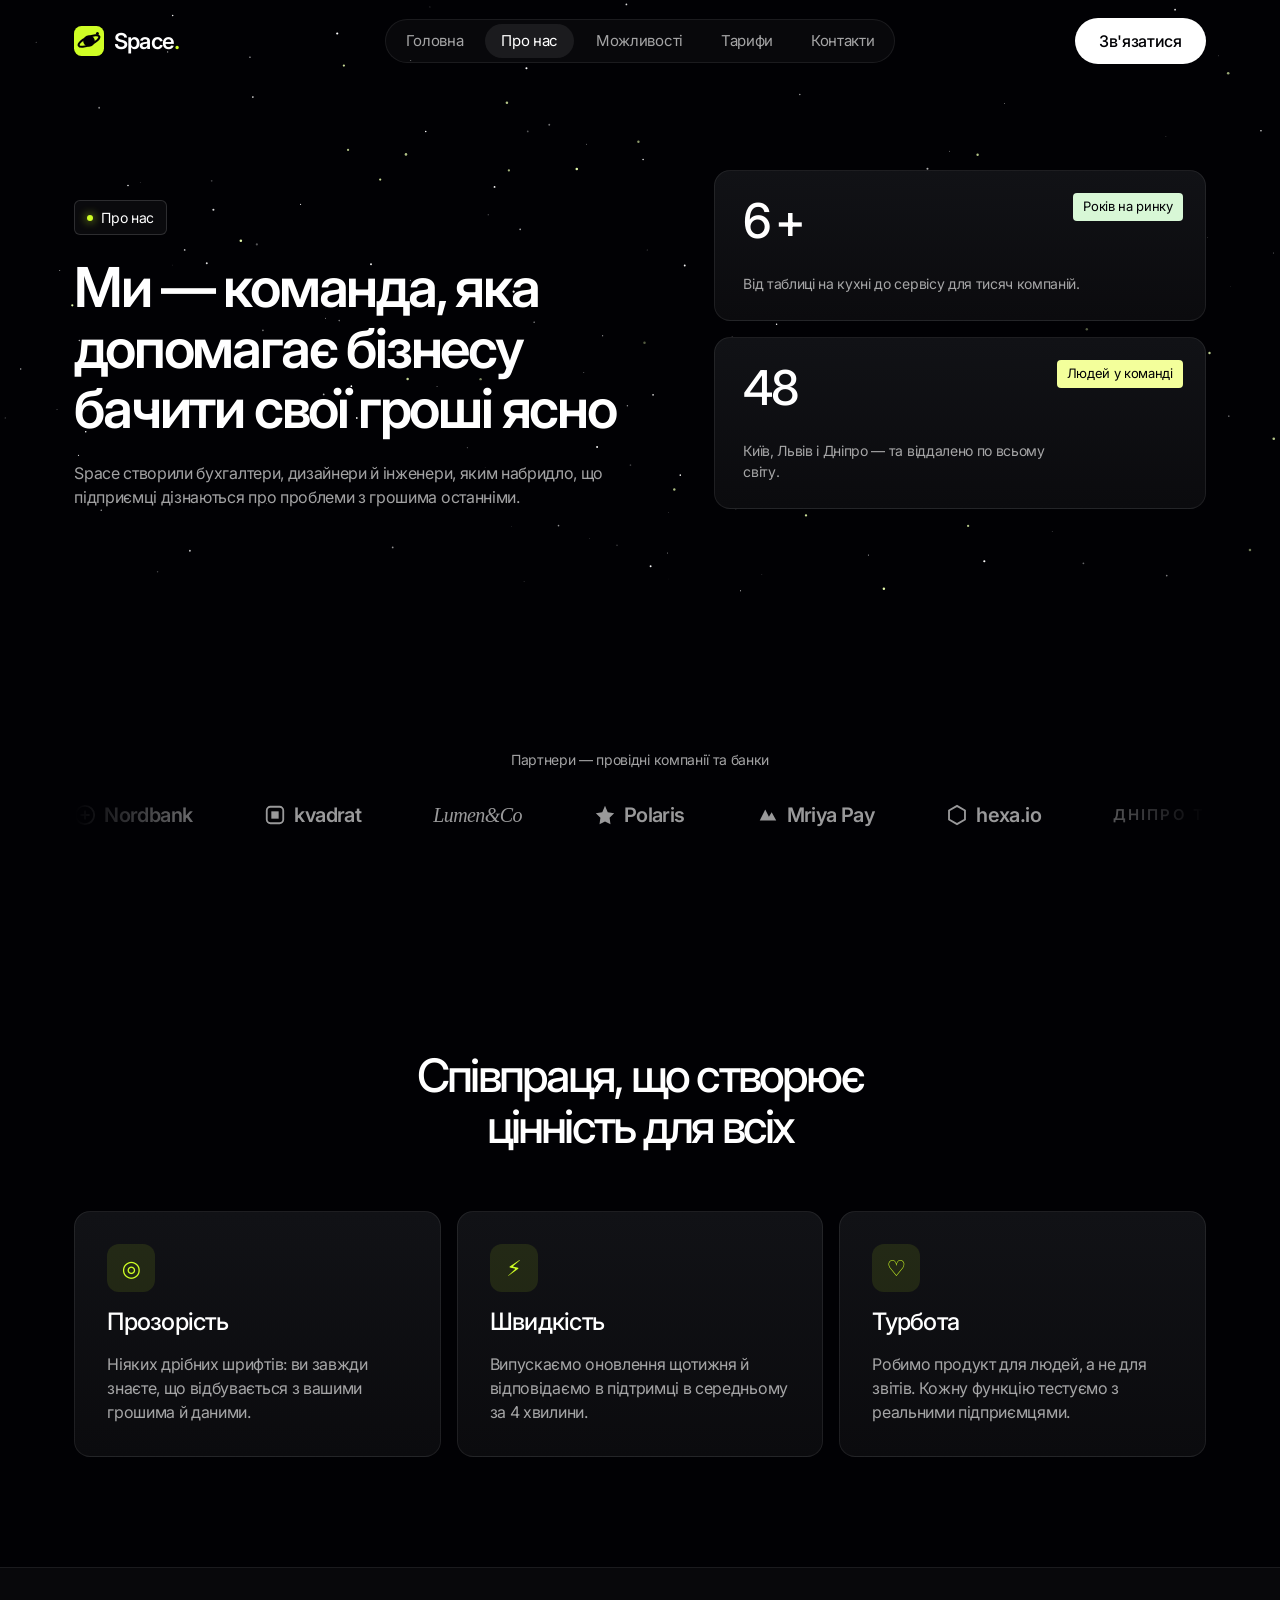
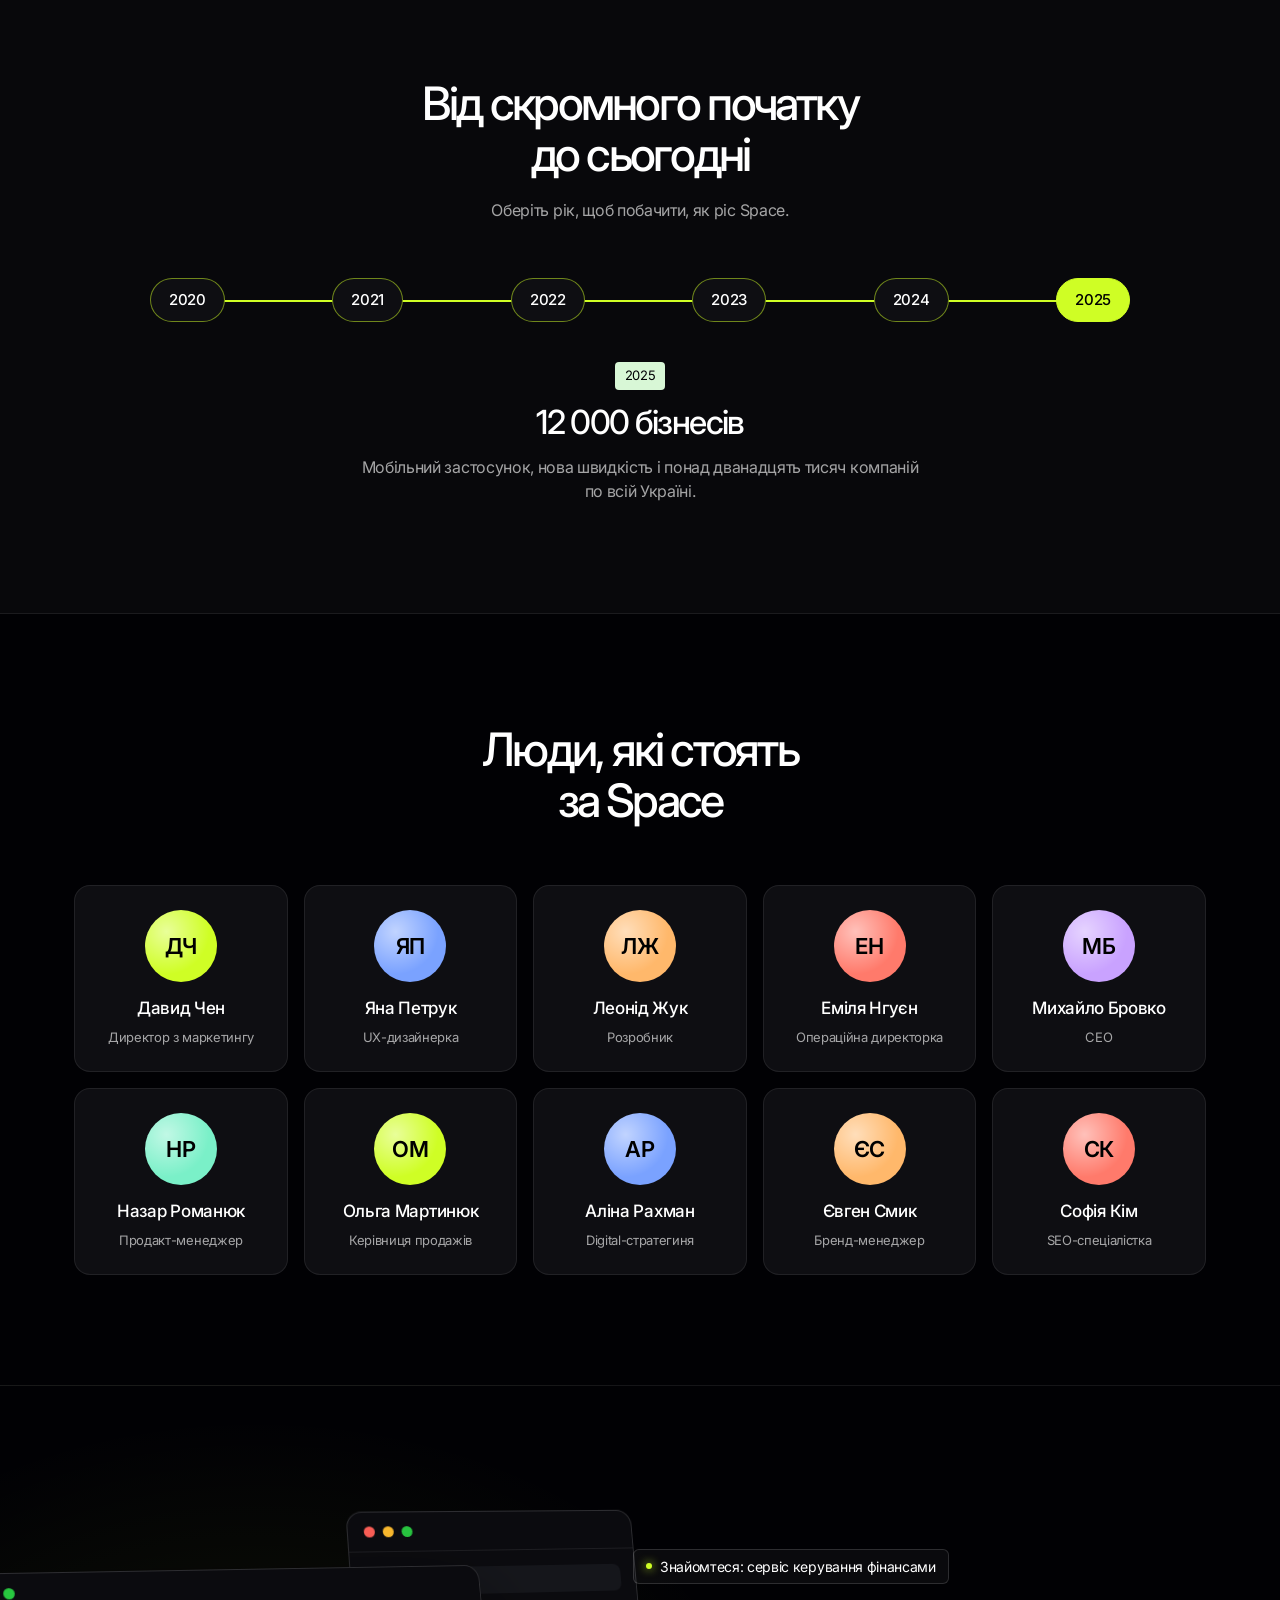
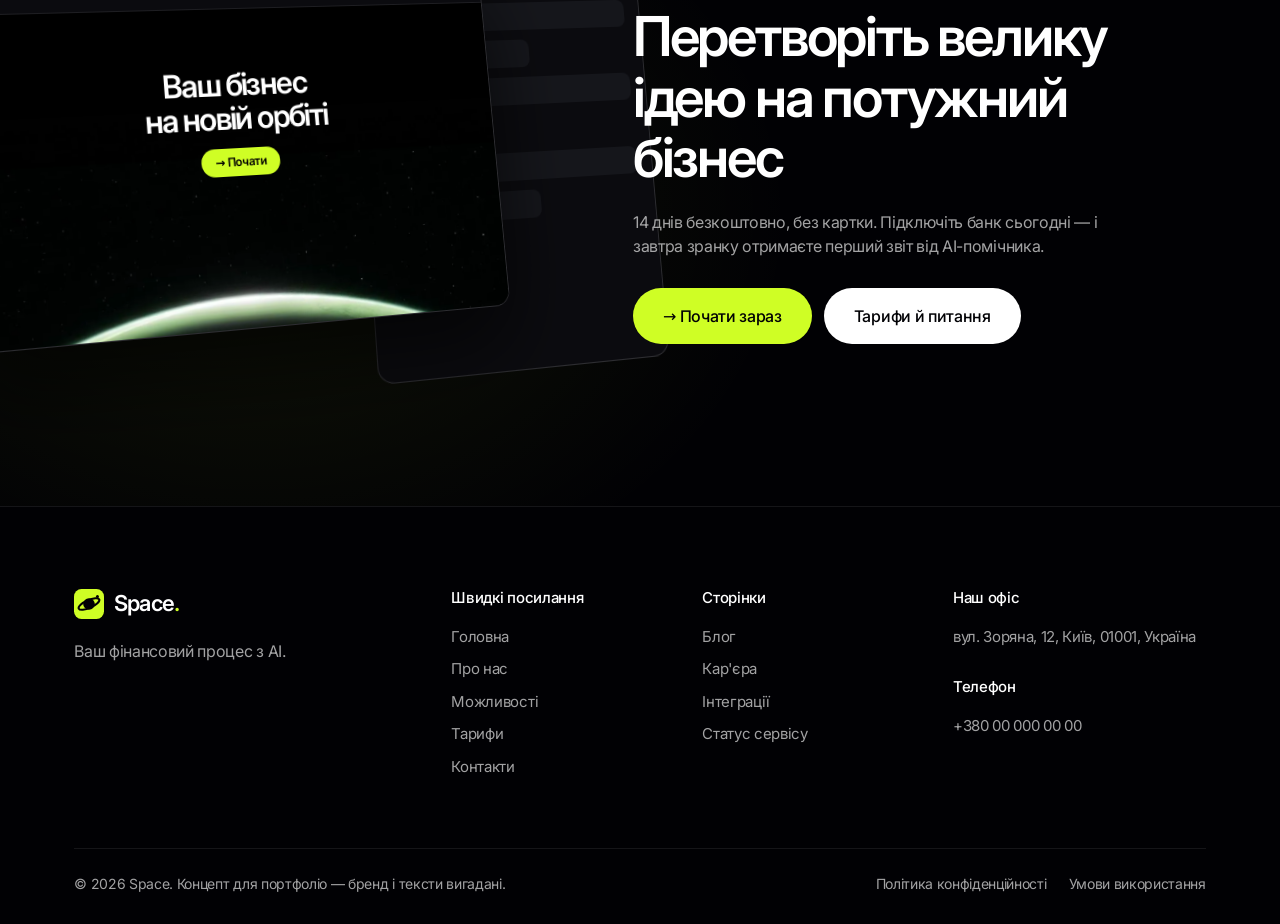
==== about.html @ 7bd064da "Rename brand to Space, add home, about, pricing and contact pages" ====
<!doctype html>
<html lang="uk">
<head>
<meta charset="utf-8">
<meta name="viewport" content="width=device-width, initial-scale=1">
<title>Про нас — Space</title>
<meta name="description" content="Історія Space, наші цінності та команда, яка допомагає бізнесу бачити свої гроші ясно.">
<meta name="theme-color" content="#010104">
<link rel="icon" href="assets/img/favicon.svg" type="image/svg+xml">
<link rel="preload" href="assets/fonts/inter-cyrillic-opsz-normal.woff2" as="font" type="font/woff2" crossorigin>
<link rel="stylesheet" href="css/style.css">
</head>
<body class="pg-about">
<a class="skip" href="#main">Перейти до вмісту</a>

<header class="nav" data-nav>
  <a class="logo" href="index.html" aria-label="Space — на головну"><svg class="logo__mark" viewBox="0 0 32 32" aria-hidden="true"><rect width="32" height="32" rx="8" fill="#CFFE25"/><circle cx="16" cy="16" r="6.2" fill="#010104"/><ellipse cx="16" cy="16" rx="12" ry="4.2" fill="none" stroke="#010104" stroke-width="2.2" transform="rotate(-24 16 16)"/><circle cx="25" cy="8" r="1.6" fill="#010104"/></svg><span>Space<i>.</i></span></a>
  <nav class="nav__links" aria-label="Основна навігація"><a href="index.html">Головна</a><a href="about.html" aria-current="page">Про нас</a><a href="features.html">Можливості</a><a href="pricing.html">Тарифи</a><a href="contact.html">Контакти</a></nav>
  <a class="btn btn--white nav__cta" href="contact.html">Зв'язатися</a>
  <button class="nav__burger" type="button" aria-expanded="false" aria-controls="mnav" data-burger aria-label="Відкрити меню"><span></span><span></span></button>
</header>
<div class="mnav" id="mnav" hidden>
  <a href="index.html">Головна</a><a href="about.html" aria-current="page">Про нас</a><a href="features.html">Можливості</a><a href="pricing.html">Тарифи</a><a href="contact.html">Контакти</a>
  <a class="btn btn--lime" href="contact.html">Зв'язатися</a>
</div>

<main id="main">
<section class="phero" id="top">
  <canvas class="stars" data-stars aria-hidden="true"></canvas>
  <div class="phero__text">
    <p class="pill reveal"><i></i>Про нас</p>
    <h1 class="h1 reveal">Ми — команда, яка допомагає бізнесу бачити свої гроші ясно</h1>
    <p class="lead reveal">Space створили бухгалтери, дизайнери й інженери, яким набридло, що підприємці дізнаються про проблеми з грошима останніми.</p>
  </div>
  <div class="phero__stats">
    <div class="card stat reveal"><span class="tag tag--green">Років на ринку</span><p class="stat__num"><span class="odo" data-odo="6">6</span><em>+</em></p><p>Від таблиці на кухні до сервісу для тисяч компаній.</p></div>
    <div class="card stat reveal"><span class="tag tag--yellow">Людей у команді</span><p class="stat__num"><span class="odo" data-odo="48">48</span></p><p>Київ, Львів і Дніпро — та віддалено по всьому світу.</p></div>
  </div>
</section>
<section class="trust"><p class="logos__title">Партнери — провідні компанії та банки</p>
  <div class="logos" aria-label="Логотипи партнерів">
    <div class="logos__track" data-logos>
      <span class="lg"><svg viewBox="0 0 24 24"><circle cx="12" cy="12" r="10" fill="none" stroke="currentColor" stroke-width="2"/><path d="M7 12h10M12 7v10" stroke="currentColor" stroke-width="2"/></svg>Nordbank</span>
      <span class="lg"><svg viewBox="0 0 24 24"><rect x="3" y="3" width="18" height="18" rx="4" fill="none" stroke="currentColor" stroke-width="2"/><rect x="8" y="8" width="8" height="8" fill="currentColor"/></svg>kvadrat</span>
      <span class="lg lg--serif">Lumen&amp;Co</span>
      <span class="lg"><svg viewBox="0 0 24 24"><path d="M12 2 15 9l7 1-5 5 1 7-6-3-6 3 1-7-5-5 7-1Z" fill="currentColor"/></svg>Polaris</span>
      <span class="lg"><svg viewBox="0 0 24 24"><path d="M3 18 9 6l4 8 3-5 5 9Z" fill="currentColor"/></svg>Mriya Pay</span>
      <span class="lg"><svg viewBox="0 0 24 24"><path d="m12 2 8.7 5v10L12 22l-8.7-5V7Z" fill="none" stroke="currentColor" stroke-width="2"/></svg>hexa.io</span>
      <span class="lg lg--wide">ДНІПРО&nbsp;ТЕХ</span>
    </div>
  </div></section>
<section class="values">
  <h2 class="h2 center reveal">Співпраця, що створює<br>цінність для всіх</h2>
  <div class="values__grid">
    <article class="card value reveal"><span class="value__ico">◎</span><h3>Прозорість</h3><p>Ніяких дрібних шрифтів: ви завжди знаєте, що відбувається з вашими грошима й даними.</p></article>
    <article class="card value reveal"><span class="value__ico">⚡</span><h3>Швидкість</h3><p>Випускаємо оновлення щотижня й відповідаємо в підтримці в середньому за 4 хвилини.</p></article>
    <article class="card value reveal"><span class="value__ico">♡</span><h3>Турбота</h3><p>Робимо продукт для людей, а не для звітів. Кожну функцію тестуємо з реальними підприємцями.</p></article>
  </div>
</section>
<section class="tl" data-timeline>
  <h2 class="h2 center reveal">Від скромного початку<br>до сьогодні</h2>
  <p class="lead center reveal">Оберіть рік, щоб побачити, як ріс Space.</p>
  <div class="tl__track reveal" role="tablist" aria-label="Роки історії"><button type="button" role="tab" aria-selected="false" data-year="0">2020</button><button type="button" role="tab" aria-selected="false" data-year="1">2021</button><button type="button" role="tab" aria-selected="false" data-year="2">2022</button><button type="button" role="tab" aria-selected="false" data-year="3">2023</button><button type="button" role="tab" aria-selected="false" data-year="4">2024</button><button type="button" role="tab" aria-selected="true" data-year="5">2025</button><span class="tl__bar" data-tl-bar></span></div>
  <div class="tl__cards" aria-live="polite"><article class="tl__card" data-ycard="0"><span class="tag tag--green">2020</span><h3 class="h3">Ідея на кухні</h3><p>Двоє друзів-бухгалтерів зробили таблицю, яка сама розносила платежі ФОП. За місяць нею користувалися 40 знайомих.</p></article><article class="tl__card" data-ycard="1"><span class="tag tag--green">2021</span><h3 class="h3">Перша версія</h3><p>Запустили веб-застосунок із підключенням банків і спільним доступом для бухгалтера й власника.</p></article><article class="tl__card" data-ycard="2"><span class="tag tag--green">2022</span><h3 class="h3">Аналітика</h3><p>Додали дашборди, прогноз грошового потоку та звіти, які можна показати банку чи інвестору.</p></article><article class="tl__card" data-ycard="3"><span class="tag tag--green">2023</span><h3 class="h3">Інтеграції</h3><p>Каси, маркетплейси й бухгалтерські програми — Space став центром фінансів бізнесу.</p></article><article class="tl__card" data-ycard="4"><span class="tag tag--green">2024</span><h3 class="h3">AI-помічник</h3><p>Автоматизація рутини: AI категоризує платежі, нагадує про податки й пише боржникам.</p></article><article class="tl__card is-on" data-ycard="5"><span class="tag tag--green">2025</span><h3 class="h3">12 000 бізнесів</h3><p>Мобільний застосунок, нова швидкість і понад дванадцять тисяч компаній по всій Україні.</p></article></div>
</section>
<section class="team-sec">
  <h2 class="h2 center reveal">Люди, які стоять<br>за Space</h2>
  <div class="team-grid"><article class="person reveal"><span class="person__av" style="--c:#CFFE25">ДЧ</span><h3>Давид Чен</h3><p>Директор з маркетингу</p></article><article class="person reveal"><span class="person__av" style="--c:#7aa2ff">ЯП</span><h3>Яна Петрук</h3><p>UX-дизайнерка</p></article><article class="person reveal"><span class="person__av" style="--c:#ffb86b">ЛЖ</span><h3>Леонід Жук</h3><p>Розробник</p></article><article class="person reveal"><span class="person__av" style="--c:#ff7a6b">ЕН</span><h3>Еміля Нгуєн</h3><p>Операційна директорка</p></article><article class="person reveal"><span class="person__av" style="--c:#c9a2ff">МБ</span><h3>Михайло Бровко</h3><p>CEO</p></article><article class="person reveal"><span class="person__av" style="--c:#7af0c8">НР</span><h3>Назар Романюк</h3><p>Продакт-менеджер</p></article><article class="person reveal"><span class="person__av" style="--c:#CFFE25">ОМ</span><h3>Ольга Мартинюк</h3><p>Керівниця продажів</p></article><article class="person reveal"><span class="person__av" style="--c:#7aa2ff">АР</span><h3>Аліна Рахман</h3><p>Digital-стратегиня</p></article><article class="person reveal"><span class="person__av" style="--c:#ffb86b">ЄС</span><h3>Євген Смик</h3><p>Бренд-менеджер</p></article><article class="person reveal"><span class="person__av" style="--c:#ff7a6b">СК</span><h3>Софія Кім</h3><p>SEO-спеціалістка</p></article></div>
</section>
<!-- ===== cta ===== -->
<section class="cta">
  <div class="cta__screens" aria-hidden="true">
    <div class="win win--tilt1"><div class="win__bar"><i></i><i></i><i></i></div><div class="cta__shot"><img src="assets/photo/planet.webp" alt=""><p>Ваш бізнес<br>на новій орбіті</p><span>→ Почати</span></div></div>
    <div class="win win--tilt2"><div class="win__bar"><i></i><i></i><i></i></div><div class="cta__panel"><span></span><span></span><span class="w60"></span><span></span><span class="w40"></span><span></span><span class="w60"></span></div></div>
  </div>
  <div class="cta__text">
    <p class="pill"><i></i>Знайомтеся: сервіс керування фінансами</p>
    <h2 class="h1 reveal">Перетворіть велику ідею на потужний бізнес</h2>
    <p class="lead reveal">14 днів безкоштовно, без картки. Підключіть банк сьогодні — і завтра зранку отримаєте перший звіт від AI-помічника.</p>
    <div class="cta__btns reveal"><button class="btn btn--lime" type="button" data-contact>→ Почати зараз</button><a class="btn btn--white" href="#faq">Тарифи й питання</a></div>
  </div>
</section>
</main>

<footer class="foot">
  <div class="foot__top">
    <div class="foot__brand"><a class="logo" href="index.html" aria-label="Space — на головну"><svg class="logo__mark" viewBox="0 0 32 32" aria-hidden="true"><rect width="32" height="32" rx="8" fill="#CFFE25"/><circle cx="16" cy="16" r="6.2" fill="#010104"/><ellipse cx="16" cy="16" rx="12" ry="4.2" fill="none" stroke="#010104" stroke-width="2.2" transform="rotate(-24 16 16)"/><circle cx="25" cy="8" r="1.6" fill="#010104"/></svg><span>Space<i>.</i></span></a><p>Ваш фінансовий процес з AI.</p></div>
    <nav class="foot__col" aria-label="Швидкі посилання"><p>Швидкі посилання</p><a href="index.html">Головна</a><a href="about.html">Про нас</a><a href="features.html">Можливості</a><a href="pricing.html">Тарифи</a><a href="contact.html">Контакти</a></nav>
    <nav class="foot__col" aria-label="Інші сторінки"><p>Сторінки</p><a href="#" data-soon>Блог</a><a href="#" data-soon>Кар'єра</a><a href="#" data-soon>Інтеграції</a><a href="#" data-soon>Статус сервісу</a></nav>
    <div class="foot__col"><p>Наш офіс</p><span>вул. Зоряна, 12, Київ, 01001, Україна</span><p class="foot__h2">Телефон</p><a href="tel:+380000000000">+380 00 000 00 00</a></div>
  </div>
  <div class="foot__bottom"><span>© 2026 Space. Концепт для портфоліо — бренд і тексти вигадані.</span><span class="foot__legal"><a href="#" data-soon>Політика конфіденційності</a><a href="#" data-soon>Умови використання</a></span></div>
</footer>

<div class="modal" data-modal hidden>
  <div class="modal__box" role="dialog" aria-modal="true" aria-labelledby="m-title" tabindex="-1">
    <button class="modal__x" type="button" data-close aria-label="Закрити">✕</button>
    <p class="pill"><i></i>14 днів безкоштовно</p>
    <h2 class="h3" id="m-title">Почнімо роботу з Space</h2>
    <form class="form" data-form novalidate>
      <label>Ім'я<input name="name" autocomplete="name" placeholder="Олена"></label>
      <label>Робочий email<input name="email" type="email" autocomplete="email" placeholder="olena@company.ua"></label>
      <label>Розмір команди<select name="size"><option value="">Оберіть…</option><option>Лише я</option><option>2–10 людей</option><option>11–50 людей</option><option>50+ людей</option></select></label>
      <label>Що хочете автоматизувати?<textarea name="msg" rows="3" placeholder="Наприклад: рахунки клієнтам і податки ФОП"></textarea></label>
      <p class="form__err" data-err role="alert"></p>
      <button class="btn btn--lime btn--wide" type="submit">→ Отримати доступ</button>
    </form>
    <div class="done" data-done hidden><span class="done__ok">✓</span><h3 class="h3">Заявку прийнято!</h3><p data-done-text></p><button class="btn btn--white" type="button" data-close>Чудово</button></div>
  </div>
</div>
<div class="toast" data-toast role="status" aria-live="polite"></div>
<script src="js/main.js"></script>
</body>
</html>
---- css/style.css ----
/* ===== Обрій — SaaS features page ===== */
@font-face { font-family: "Inter"; font-weight: 100 900; font-display: swap; src: url("../assets/fonts/inter-cyrillic-opsz-normal.woff2") format("woff2"); unicode-range: U+0301, U+0400-045F, U+0490-0491, U+04B0-04B1, U+2116; }
@font-face { font-family: "Inter"; font-weight: 100 900; font-display: swap; src: url("../assets/fonts/inter-latin-opsz-normal.woff2") format("woff2"); unicode-range: U+0000-00FF, U+0131, U+0152-0153, U+02BB-02BC, U+02C6, U+02DA, U+02DC, U+2000-206F, U+20AC, U+20B4, U+2122, U+2190-2193, U+2212, U+2215, U+2713, U+FEFF, U+FFFD; }

:root {
  --bg: #010104;
  --bg-2: #08080b;
  --card: #0e0e12;
  --card-2: #15161b;
  --line: rgba(255, 255, 255, .08);
  --line-2: rgba(255, 255, 255, .14);
  --text: #fff;
  --muted: rgba(224, 224, 224, .72);
  --lime: #CFFE25;
  --yellow: #F3FF9B;
  --mint: #D8F7D6;
  --pad: clamp(20px, 5.8vw, 83px);
  --max: 1274px;
  --ease: cubic-bezier(.22, .61, .36, 1);
}
*, *::before, *::after { box-sizing: border-box; }
html { scroll-behavior: smooth; -webkit-text-size-adjust: 100%; }
@media (prefers-reduced-motion: reduce) { html { scroll-behavior: auto; } }
body { margin: 0; background: var(--bg); color: var(--text); font: 400 16px/1.5 "Inter", system-ui, sans-serif; letter-spacing: -.02em; font-optical-sizing: auto; overflow-x: clip; -webkit-font-smoothing: antialiased; }
html.no-scroll { overflow: hidden; }
img { display: block; max-width: 100%; }
a { color: inherit; }
h1, h2, h3, p, figure, blockquote, ul { margin: 0; }
ul { padding: 0; list-style: none; }
button, input, select, textarea { font: inherit; color: inherit; letter-spacing: inherit; }
button { cursor: pointer; }
.skip { position: fixed; left: 12px; top: -60px; z-index: 300; padding: 10px 16px; border-radius: 50px; background: var(--lime); color: var(--bg); }
.skip:focus { top: 12px; }
:focus-visible { outline: 2px solid var(--lime); outline-offset: 3px; }
.center { text-align: center; }

/* ---------- type ---------- */
.h1 { font-size: clamp(40px, 4.3vw, 62px); line-height: 1.1; font-weight: 600; letter-spacing: -.04em; }
.h2 { font-size: clamp(34px, 3.6vw, 52px); line-height: 1.1; font-weight: 500; letter-spacing: -.06em; }
.h3 { font-size: clamp(28px, 2.6vw, 38px); line-height: 1.12; font-weight: 500; letter-spacing: -.05em; }
.lead { color: var(--muted); font-size: 16px; line-height: 1.5; }
.lead.center { max-width: 520px; margin: 18px auto 0; }

/* ---------- atoms ---------- */
.pill { display: inline-flex; align-items: center; gap: 8px; padding: 6px 12px; border: 1px solid var(--line-2); border-radius: 6px; background: rgba(255, 255, 255, .04); font-size: 14px; }
.pill i { width: 6px; height: 6px; border-radius: 50%; background: var(--lime); box-shadow: 0 0 10px var(--lime); }
.tag { display: inline-block; padding: 4px 10px; border-radius: 4px; color: var(--bg); font-size: 13px; line-height: 1.5; }
.tag--yellow { background: var(--yellow); }
.tag--green { background: var(--mint); }
.btn { position: relative; display: inline-flex; align-items: center; justify-content: center; gap: 8px; padding: 16px 30px; border: 0; border-radius: 50px; font-size: 16px; font-weight: 500; line-height: 1.5; text-decoration: none; overflow: hidden; transition: transform .3s var(--ease), box-shadow .3s; white-space: nowrap; }
.btn:hover { transform: translateY(-2px); }
.btn--lime { background: var(--lime); color: var(--bg); }
.btn--lime:hover { box-shadow: 0 10px 30px rgba(207, 254, 37, .28); }
.btn--white { background: #fff; color: var(--bg); }
.btn--wide { width: 100%; }
.roll { display: inline-block; position: relative; }
.card { border: 1px solid var(--line); border-radius: 16px; background: linear-gradient(180deg, #111216, #0b0b0e); }

/* ---------- reveal ---------- */
.reveal { opacity: 0; transform: translateY(30px); filter: blur(6px); transition: opacity .9s var(--ease), transform .9s var(--ease), filter .9s var(--ease); }
.reveal.is-in { opacity: 1; transform: none; filter: none; }
@media (prefers-reduced-motion: reduce) { .reveal { opacity: 1; transform: none; filter: none; transition: none; } }

/* ---------- nav ---------- */
.nav { position: fixed; left: 0; right: 0; top: 0; z-index: 50; display: grid; grid-template-columns: 1fr auto 1fr; align-items: center; padding: 18px var(--pad); transition: transform .45s var(--ease), background .3s, border-color .3s; border-bottom: 1px solid transparent; }
.nav.is-solid { background: rgba(1, 1, 4, .72); backdrop-filter: blur(14px); -webkit-backdrop-filter: blur(14px); border-color: var(--line); }
.nav.is-hidden { transform: translateY(-110%); }
.logo { display: inline-flex; align-items: center; gap: 10px; font-size: 22px; font-weight: 600; letter-spacing: -.04em; text-decoration: none; justify-self: start; }
.logo__mark { width: 30px; height: 30px; }
.logo i { font-style: normal; color: var(--lime); }
.nav__links { display: flex; gap: 6px; padding: 4px; border: 1px solid var(--line); border-radius: 50px; background: rgba(255, 255, 255, .03); }
.nav__links a { padding: 6px 16px; border-radius: 50px; text-decoration: none; font-size: 15px; color: var(--muted); transition: color .2s, background .2s; }
.nav__links a:hover { color: #fff; }
.nav__links a[aria-current="page"] { background: rgba(255, 255, 255, .08); color: #fff; }
.nav__cta { justify-self: end; padding: 11px 24px; }
.nav__burger { display: none; justify-self: end; width: 44px; height: 44px; border: 1px solid var(--line-2); border-radius: 50%; background: none; position: relative; }
.nav__burger span { position: absolute; left: 13px; width: 18px; height: 2px; background: #fff; transition: transform .3s var(--ease), top .3s; }
.nav__burger span:first-child { top: 17px; }
.nav__burger span:last-child { top: 25px; }
.nav__burger[aria-expanded="true"] span:first-child { top: 21px; transform: rotate(45deg); }
.nav__burger[aria-expanded="true"] span:last-child { top: 21px; transform: rotate(-45deg); }
.mnav { position: fixed; left: 12px; right: 12px; top: 76px; z-index: 49; display: flex; flex-direction: column; gap: 4px; padding: 14px; border: 1px solid var(--line-2); border-radius: 18px; background: rgba(14, 14, 18, .96); backdrop-filter: blur(16px); }
.mnav[hidden] { display: none; }
.mnav a { padding: 12px 14px; border-radius: 10px; font-size: 20px; text-decoration: none; }
.mnav a:hover { background: rgba(255, 255, 255, .06); }
.mnav .btn { margin-top: 8px; }

/* ---------- hero ---------- */
.hero { position: relative; display: grid; grid-template-columns: minmax(0, 560px) 1fr; align-items: center; gap: 40px; min-height: 780px; padding: 150px 0 60px var(--pad); overflow: hidden; }
.stars { position: absolute; inset: 0; width: 100%; height: 100%; z-index: 0; }
.hero::after { content: ""; position: absolute; left: 0; right: 0; bottom: 0; height: 160px; background: linear-gradient(transparent, var(--bg)); pointer-events: none; z-index: 1; }
.hero__text { position: relative; z-index: 2; display: flex; flex-direction: column; align-items: flex-start; gap: 22px; }
.hero__text .lead { max-width: 490px; }
.hero__win { position: relative; z-index: 2; margin-right: -120px; }
.hero__win .win { transform: perspective(1600px) rotateY(-8deg) rotateX(2deg); transform-origin: left center; box-shadow: -30px 40px 80px rgba(0, 0, 0, .6), 0 0 0 1px var(--line); }

/* ---------- mock window + mini UI ---------- */
.win { border-radius: 16px; background: #0b0b0f; border: 1px solid var(--line-2); overflow: hidden; }
.win__bar { display: flex; align-items: center; gap: 8px; padding: 14px 16px; border-bottom: 1px solid var(--line); }
.win__bar i { width: 11px; height: 11px; border-radius: 50%; background: #ff5f57; }
.win__bar i:nth-child(2) { background: #febc2e; }
.win__bar i:nth-child(3) { background: #28c840; }
.win__bar span { margin-left: 14px; padding: 3px 14px; border-radius: 6px; background: rgba(255, 255, 255, .05); color: var(--muted); font-size: 12px; }
.win__body--hero { display: grid; grid-template-columns: 190px 1fr; gap: 16px; padding: 16px; height: 470px; }
.ui-side { display: flex; flex-direction: column; gap: 6px; }
.ui-chip { padding: 8px 12px; border-radius: 8px; color: var(--muted); font-size: 13px; }
.ui-chip--on { background: rgba(207, 254, 37, .1); color: var(--lime); }
.ui-card { border: 1px solid var(--line); border-radius: 12px; background: var(--card-2); padding: 14px; }
.ui-card small { display: block; color: var(--muted); font-size: 11px; margin-bottom: 6px; }
.ui-card--tall { margin-top: auto; }
.ui-card--tall p { font-size: 12px; line-height: 1.45; color: #ddd; }
.ui-mini-btn { display: inline-block; margin-top: 10px; padding: 4px 10px; border-radius: 50px; background: var(--lime); color: var(--bg); font-size: 11px; font-weight: 600; }
.ui-main { display: flex; flex-direction: column; gap: 14px; min-width: 0; }
.ui-row { display: grid; grid-template-columns: 1.2fr 1fr; gap: 14px; }
.ui-balance b { display: block; font-size: 30px; font-weight: 600; letter-spacing: -.04em; }
.up { color: var(--lime); font-size: 12px; }
.down { color: #ff8a7a; font-size: 12px; }
.ui-avatar { display: flex; align-items: center; gap: 12px; }
.ui-avatar b { display: block; font-size: 14px; }
.ui-face { flex: none; width: 46px; height: 46px; border-radius: 50%; background: url("../assets/photo/review-2-sm.webp") center/cover, linear-gradient(135deg, #3a3d46, #1b1c21); }
.ui-face--sm { width: 30px; height: 30px; }
.ui-chart { flex: 1; display: flex; flex-direction: column; }
.bars { flex: 1; display: flex; align-items: flex-end; gap: 10px; padding-top: 10px; }
.bars i { flex: 1; height: var(--h); border-radius: 6px 6px 2px 2px; background: linear-gradient(180deg, var(--lime), rgba(207, 254, 37, .25)); transform-origin: bottom; animation: grow 1.4s var(--ease) both; }
.bars i:nth-child(2n) { background: linear-gradient(180deg, #3a3d46, #24262c); }
.bars i:nth-child(1) { animation-delay: .1s; } .bars i:nth-child(2) { animation-delay: .15s; } .bars i:nth-child(3) { animation-delay: .2s; } .bars i:nth-child(4) { animation-delay: .25s; } .bars i:nth-child(5) { animation-delay: .3s; } .bars i:nth-child(6) { animation-delay: .35s; } .bars i:nth-child(7) { animation-delay: .4s; } .bars i:nth-child(8) { animation-delay: .45s; }
@keyframes grow { from { transform: scaleY(.05); } }
.ui-row--list { grid-template-columns: repeat(3, 1fr); }
.ui-row--list span { height: 44px; border-radius: 10px; background: linear-gradient(90deg, #15161b 0%, #1e2027 50%, #15161b 100%) 0 0 / 200% 100%; animation: shimmer 2.4s linear infinite; }
@keyframes shimmer { to { background-position: -200% 0; } }
@media (prefers-reduced-motion: reduce) { .bars i, .ui-row--list span { animation: none; } }

/* ---------- trust ---------- */
.trust { padding: 60px var(--pad) 110px; }
.trust__grid { max-width: var(--max); margin: 60px auto 0; display: grid; grid-template-columns: 1.55fr 1fr; grid-template-rows: auto auto; gap: 16px; }
.quote { grid-row: span 2; display: flex; flex-direction: column; gap: 24px; padding: 32px; }
.quote .tag { align-self: flex-start; }
.quote blockquote { font-size: clamp(20px, 1.9vw, 27px); line-height: 1.32; letter-spacing: -.04em; }
.quote__foot { margin-top: auto; display: flex; justify-content: space-between; align-items: flex-end; gap: 20px; }
.quote__foot b { display: block; font-weight: 500; font-size: 17px; }
.quote__foot small { color: var(--muted); font-size: 14px; }
.quote__logo { display: inline-flex; align-items: center; gap: 8px; font-size: 18px; font-weight: 600; }
.quote__logo svg { width: 22px; height: 22px; }
.stat { position: relative; padding: 26px 28px; display: flex; flex-direction: column; gap: 10px; }
.stat .tag { position: absolute; right: 22px; top: 22px; }
.stat__num { display: flex; align-items: baseline; font-size: 48px; font-weight: 500; line-height: 1; letter-spacing: -.04em; }
.stat__num em { font-style: normal; margin-left: 4px; }
.stat > p:last-child { color: var(--muted); font-size: 14px; max-width: 340px; margin-top: 18px; }
.odo { display: inline-flex; overflow: hidden; height: 1em; line-height: 1; }
.odo__d { display: flex; flex-direction: column; transition: transform 1.8s cubic-bezier(.2, .8, .2, 1); }
.odo__d span { height: 1em; }
.logos__title { margin: 90px 0 30px; text-align: center; color: var(--muted); font-size: 14px; }
.logos { overflow: hidden; mask-image: linear-gradient(90deg, transparent, #000 15%, #000 85%, transparent); -webkit-mask-image: linear-gradient(90deg, transparent, #000 15%, #000 85%, transparent); }
.logos__track { display: flex; gap: 72px; width: max-content; animation: marquee 32s linear infinite; }
@keyframes marquee { to { transform: translateX(-50%); } }
@media (prefers-reduced-motion: reduce) { .logos__track { animation: none; } }
.lg { display: inline-flex; align-items: center; gap: 8px; color: rgba(255, 255, 255, .6); font-size: 20px; font-weight: 600; letter-spacing: -.03em; white-space: nowrap; }
.lg svg { width: 22px; height: 22px; }
.lg--serif { font-family: Georgia, serif; font-style: italic; font-weight: 400; }
.lg--wide { letter-spacing: .14em; font-size: 15px; }

/* ---------- editor ---------- */
.editor { padding: 60px var(--pad) 120px; }
.scaler { max-width: var(--max); margin: 60px auto 0; position: relative; }
.scaler > .ed { position: absolute; left: 0; top: 0; transform-origin: 0 0; transform: scale(var(--s, 1)); }
.ed { width: 1240px; height: 720px; display: grid; grid-template-columns: 250px 1fr 260px; grid-template-rows: 56px 1fr; border: 1px solid var(--line-2); border-radius: 18px; background: #0b0b0f; overflow: hidden; font-size: 13px; box-shadow: 0 40px 100px rgba(0, 0, 0, .5); }
.ed__top { grid-column: 1 / -1; display: flex; align-items: center; justify-content: space-between; padding: 0 16px; border-bottom: 1px solid var(--line); }
.ed__user { display: flex; align-items: center; gap: 10px; }
.ed__user b { display: block; font-size: 13px; font-weight: 500; }
.ed__user small { color: var(--muted); font-size: 11px; }
.ed__tools { display: flex; align-items: center; gap: 10px; color: var(--muted); }
.ed__tools i { width: 16px; height: 12px; border: 1.5px solid currentColor; border-radius: 3px; }
.ed__tools span { padding: 3px 10px; border-radius: 6px; background: rgba(255, 255, 255, .05); font-size: 12px; }
.ed__share { display: flex; align-items: center; gap: 10px; }
.ed__share > span:first-child { padding: 6px 14px; border-radius: 8px; background: rgba(255, 255, 255, .08); font-size: 12px; }
.ed__avs { display: flex; }
.ed__avs i { width: 26px; height: 26px; border-radius: 50%; border: 2px solid #0b0b0f; margin-left: -8px; background: url("../assets/photo/review-1-sm.webp") center/cover; }
.ed__avs i:nth-child(2) { background-image: url("../assets/photo/review-2-sm.webp"); }
.ed__avs i:nth-child(3) { background-image: url("../assets/photo/review-3-sm.webp"); }
.ed__left, .ed__right { padding: 14px; display: flex; flex-direction: column; gap: 10px; }
.ed__left { border-right: 1px solid var(--line); }
.ed__right { border-left: 1px solid var(--line); }
.ed__tabs { display: flex; gap: 14px; padding-bottom: 10px; border-bottom: 1px solid var(--line); color: var(--muted); font-size: 12px; }
.ed__tabs b { color: #fff; font-weight: 500; }
.ed__label { margin-top: 6px; color: var(--muted); font-size: 11px; text-transform: uppercase; letter-spacing: .06em; }
.ed__grid { display: grid; grid-template-columns: repeat(3, 1fr); gap: 8px; }
.ed__grid span { display: flex; flex-direction: column; align-items: center; gap: 6px; padding: 10px 4px; border-radius: 8px; background: var(--card-2); font-size: 11px; color: #ccc; }
.ic { width: 22px; height: 16px; border-radius: 3px; background: linear-gradient(transparent 60%, var(--lime) 60%) 0 0 / 5px 100%, #2a2c33; }
.ic--table { background: repeating-linear-gradient(#2a2c33 0 3px, #474a53 3px 4px); }
.ic--kpi { background: #2a2c33; box-shadow: inset 0 -5px 0 var(--lime); }
.ic--text { background: repeating-linear-gradient(#5a5d66 0 2px, transparent 2px 5px); }
.ic--pie { border-radius: 50%; width: 16px; background: conic-gradient(var(--lime) 0 35%, #474a53 35%); }
.ic--goal { border-radius: 50%; width: 16px; background: radial-gradient(var(--lime) 25%, #2a2c33 26% 50%, #474a53 51%); }
.ed__src { display: flex; flex-direction: column; gap: 6px; }
.ed__src span { display: flex; align-items: center; gap: 8px; padding: 7px 10px; border-radius: 8px; background: var(--card-2); font-size: 12px; color: #ccc; }
.ed__src i { width: 8px; height: 8px; border-radius: 50%; background: var(--c); }
.ed__ai { padding: 10px 12px; border-radius: 10px; border: 1px solid rgba(207, 254, 37, .3); background: rgba(207, 254, 37, .06); font-size: 12px; line-height: 1.45; color: #e8f9b0; }
.ed__canvas { display: grid; place-items: center; padding: 28px; background: radial-gradient(#1a1b20 1px, transparent 1px) 0 0 / 18px 18px, #08080b; }
.ed__frame { width: 100%; height: 100%; border-radius: 12px; overflow: hidden; border: 1px solid var(--line-2); outline: 2px solid rgba(207, 254, 37, .5); outline-offset: 4px; }
.site { position: relative; height: 100%; background: #000; overflow: hidden; text-align: center; }
.site__nav { position: relative; z-index: 2; display: flex; align-items: center; justify-content: space-between; padding: 14px 18px; font-size: 11px; }
.site__logo { font-weight: 600; }
.site__links { display: flex; gap: 10px; }
.site__links i { width: 30px; height: 6px; border-radius: 3px; background: rgba(255, 255, 255, .25); }
.site__btn { padding: 4px 10px; border-radius: 50px; background: #fff; color: #000; }
.site__planet { position: absolute; left: -10%; right: -10%; width: 120%; max-width: none; top: 30%; opacity: .95; }
.site__pill { position: relative; z-index: 2; display: inline-block; margin-top: 46px; padding: 3px 10px; border-radius: 50px; border: 1px solid var(--line-2); background: rgba(0, 0, 0, .5); font-size: 10px; }
.site__h { position: relative; z-index: 2; margin-top: 14px; font-size: 40px; line-height: 1.05; font-weight: 600; letter-spacing: -.05em; }
.site__p { position: relative; z-index: 2; margin-top: 10px; font-size: 11px; color: var(--muted); }
.site__btns { position: relative; z-index: 2; display: flex; justify-content: center; gap: 8px; margin-top: 16px; font-size: 11px; }
.site__b1 { padding: 6px 14px; border-radius: 50px; background: var(--lime); color: #000; font-weight: 600; }
.site__b2 { padding: 6px 14px; border-radius: 50px; background: #fff; color: #000; }
.ed__props { display: grid; grid-template-columns: 1fr 1fr; gap: 6px; }
.ed__props span { display: flex; justify-content: space-between; padding: 7px 9px; border-radius: 8px; background: var(--card-2); font-size: 11px; color: var(--muted); }
.ed__props b { color: #fff; font-weight: 500; }
.ed__colors { display: flex; gap: 8px; }
.ed__colors i { width: 26px; height: 26px; border-radius: 8px; background: var(--c); }
.ed__colors i.on { outline: 2px solid #fff; outline-offset: 2px; }
.ed__seg { display: flex; padding: 3px; border-radius: 9px; background: var(--card-2); font-size: 11px; }
.ed__seg > * { flex: 1; text-align: center; padding: 6px 0; border-radius: 7px; color: var(--muted); }
.ed__seg b { background: #2a2c33; color: #fff; font-weight: 500; }
.ed__toggles { display: flex; flex-direction: column; gap: 8px; }
.ed__toggles span { display: flex; justify-content: space-between; align-items: center; font-size: 12px; color: #ccc; }
.ed__toggles i { width: 30px; height: 17px; border-radius: 20px; background: #2a2c33; position: relative; }
.ed__toggles i::after { content: ""; position: absolute; left: 2px; top: 2px; width: 13px; height: 13px; border-radius: 50%; background: #8a8d96; }
.ed__toggles i.on { background: var(--lime); }
.ed__toggles i.on::after { left: 15px; background: #000; }
.feats { max-width: var(--max); margin: 80px auto 0; display: grid; grid-template-columns: repeat(3, 1fr); gap: 40px; }
.feat { padding-left: 22px; border-left: 2px solid var(--lime); display: flex; flex-direction: column; gap: 12px; }
.feat:nth-child(2) { transition-delay: .1s; }
.feat:nth-child(3) { transition-delay: .2s; }
.feat h3 { font-size: 24px; font-weight: 500; line-height: 1.2; letter-spacing: -.03em; }
.feat p { color: var(--muted); font-size: 15px; }

/* ---------- tabs ---------- */
.tabs-sec { padding: 120px var(--pad); background: var(--bg-2); border-top: 1px solid var(--line); border-bottom: 1px solid var(--line); }
.tabs { display: flex; flex-wrap: wrap; justify-content: center; gap: 10px; margin: 44px auto 70px; }
.tabs button { padding: 9px 18px; border: 1px solid var(--line-2); border-radius: 6px; background: rgba(255, 255, 255, .03); color: var(--muted); font-size: 15px; transition: background .25s, color .25s, border-color .25s; }
.tabs button:hover { color: #fff; border-color: rgba(255, 255, 255, .3); }
.tabs button[aria-selected="true"] { background: #fff; border-color: #fff; color: var(--bg); }
.panels { max-width: var(--max); margin: 0 auto; }
.panel { display: grid; grid-template-columns: minmax(0, 1fr) minmax(0, 1fr); gap: 60px; align-items: center; animation: panelIn .6s var(--ease); }
.panel[hidden] { display: none; }
@keyframes panelIn { from { opacity: 0; transform: translateY(16px); } }
.panel__text { display: flex; flex-direction: column; align-items: flex-start; gap: 20px; }
.panel__text .tag { font-size: 13px; }
.panel__text p { color: var(--muted); max-width: 470px; }
.panel__text .btn { margin-top: 10px; }
.win--sm { box-shadow: 0 30px 80px rgba(0, 0, 0, .5); }
.lib { display: grid; grid-template-columns: repeat(3, 1fr); gap: 12px; padding: 18px; }
.lib__item { display: flex; flex-direction: column; gap: 6px; padding: 14px; border-radius: 12px; background: var(--card-2); border: 1px solid var(--line); font-size: 13px; min-height: 140px; }
.lib__item b { font-weight: 500; }
.lib__item small { color: var(--muted); font-size: 11px; }
.lib__item--add { justify-content: center; align-items: center; border: 1px dashed rgba(207, 254, 37, .5); background: rgba(207, 254, 37, .04); color: var(--lime); }
.doc { width: 38px; height: 48px; margin-bottom: auto; border-radius: 6px; background: repeating-linear-gradient(#555963 0 2px, transparent 2px 7px) 8px 12px / 22px 26px no-repeat, #2a2c33; }
.doc--lime { box-shadow: inset 0 -6px 0 var(--lime); }
.doc--blue { box-shadow: inset 0 -6px 0 #7aa2ff; }
.doc--orange { box-shadow: inset 0 -6px 0 #ffb86b; }
.ov { display: grid; grid-template-columns: repeat(3, 1fr); gap: 12px; padding: 18px; }
.ov__kpi { padding: 14px; border-radius: 12px; background: var(--card-2); border: 1px solid var(--line); }
.ov__kpi small { display: block; color: var(--muted); font-size: 11px; }
.ov__kpi b { display: block; margin: 4px 0; font-size: 20px; font-weight: 600; letter-spacing: -.03em; }
.ov__kpi span:not(.up):not(.down) { color: var(--muted); font-size: 12px; }
.ov__line { grid-column: 1 / -1; height: 200px; padding: 14px; border-radius: 12px; background: var(--card-2); border: 1px solid var(--line); }
.ov__line svg { width: 100%; height: 100%; }
.team { display: flex; flex-direction: column; gap: 14px; padding: 20px; min-height: 330px; }
.msg { display: flex; gap: 10px; align-items: flex-start; max-width: 85%; }
.msg--me { align-self: flex-end; text-align: right; }
.msg div { padding: 10px 14px; border-radius: 12px; background: var(--card-2); border: 1px solid var(--line); font-size: 13px; }
.msg--me div { background: rgba(207, 254, 37, .1); border-color: rgba(207, 254, 37, .3); }
.msg b { display: block; font-size: 11px; color: var(--muted); font-weight: 500; }
.av { flex: none; width: 32px; height: 32px; display: grid; place-items: center; border-radius: 50%; background: var(--c); color: #000; font-size: 12px; font-weight: 700; }
.team__ok { align-self: center; margin-top: auto; padding: 6px 14px; border-radius: 50px; background: var(--mint); color: #000; font-size: 13px; }
.money { display: grid; grid-template-columns: 180px 1fr; gap: 20px; align-items: center; padding: 24px; min-height: 330px; }
.money__ring { position: relative; display: grid; place-items: center; }
.money__ring svg { width: 170px; height: 170px; }
.money__ring b { position: absolute; top: 58px; font-size: 32px; font-weight: 600; letter-spacing: -.04em; }
.money__ring small { position: absolute; top: 98px; color: var(--muted); font-size: 11px; }
.money__list { display: flex; flex-direction: column; gap: 10px; }
.money__list li { display: flex; justify-content: space-between; padding: 12px 14px; border-radius: 10px; background: var(--card-2); border: 1px solid var(--line); font-size: 13px; }
.money__list b { font-weight: 500; }

/* ---------- reviews ---------- */
.reviews { padding: 120px var(--pad); }
.slider { max-width: var(--max); margin: 70px auto 0; display: grid; grid-template-columns: 420px 1fr; gap: 70px; align-items: center; }
.slider__media { display: flex; flex-direction: column; }
.slider__photos { position: relative; aspect-ratio: 1; border-radius: 12px 12px 0 0; overflow: hidden; background: #d9d9d9; }
.slider__photos img { position: absolute; inset: 0; width: 100%; height: 100%; object-fit: cover; opacity: 0; transform: scale(1.04); transition: opacity .6s var(--ease), transform .8s var(--ease); }
.slider__photos img.is-on { opacity: 1; transform: none; }
.slider__arrows { display: grid; grid-template-columns: 1fr 1fr; border: 1px solid var(--line-2); border-top: 0; border-radius: 0 0 12px 12px; overflow: hidden; }
.slider__arrows button { height: 64px; border: 0; background: var(--card); color: var(--muted); display: grid; place-items: center; transition: background .25s, color .25s; }
.slider__arrows button + button { border-left: 1px solid var(--line-2); }
.slider__arrows button:hover { background: var(--lime); color: var(--bg); }
.slider__arrows svg { width: 22px; height: 22px; fill: none; stroke: currentColor; stroke-width: 1.8; stroke-linecap: round; stroke-linejoin: round; }
.slider__quotes { display: grid; overflow-x: clip; overflow-y: visible; }
.rv { grid-area: 1 / 1; display: flex; flex-direction: column; gap: 26px; opacity: 0; visibility: hidden; transform: translateX(24px); transition: opacity .5s var(--ease), transform .6s var(--ease), visibility 0s .6s; }
.rv.is-on { opacity: 1; visibility: visible; transform: none; transition: opacity .5s var(--ease) .1s, transform .6s var(--ease) .1s; }
.rv__rate { display: flex; align-items: center; gap: 8px; font-size: 18px; font-weight: 500; }
.rv__rate svg { width: 22px; height: 22px; fill: #ffd84a; }
.rv blockquote { font-size: clamp(20px, 1.9vw, 26px); line-height: 1.35; letter-spacing: -.04em; }
.rv figcaption { display: flex; justify-content: space-between; align-items: flex-end; gap: 20px; margin-top: 20px; }
.rv figcaption b { display: block; font-weight: 500; font-size: 17px; }
.rv figcaption small { color: var(--muted); font-size: 14px; }
.rv__logo { font-size: 18px; font-weight: 600; letter-spacing: -.03em; white-space: nowrap; }
.slider__dots { display: none; }

/* ---------- faq ---------- */
.faq { padding: 120px var(--pad); background: var(--bg-2); border-top: 1px solid var(--line); }
.faq__list { max-width: 866px; margin: 60px auto 0; display: flex; flex-direction: column; gap: 14px; }
.qa { border: 1px solid var(--line); border-radius: 12px; background: var(--card); transition: border-color .3s; }
.qa.is-open { border-color: var(--line-2); }
.qa > button { width: 100%; display: flex; justify-content: space-between; align-items: center; gap: 20px; padding: 24px 26px; border: 0; background: none; text-align: left; font-size: 20px; font-weight: 500; letter-spacing: -.03em; }
.qa > button i { position: relative; flex: none; width: 14px; height: 14px; transition: transform .35s var(--ease); }
.qa > button i::before, .qa > button i::after { content: ""; position: absolute; left: 0; top: 6px; width: 14px; height: 2px; border-radius: 2px; background: #fff; }
.qa > button i::after { transform: rotate(90deg); transition: transform .35s var(--ease); }
.qa.is-open > button i::after { transform: rotate(0); }
.qa__a { padding: 0 26px 24px; color: var(--muted); font-size: 15px; max-width: 760px; animation: panelIn .45s var(--ease); }

/* ---------- cta ---------- */
.cta { position: relative; display: grid; grid-template-columns: 1fr 1fr; gap: 60px; align-items: center; padding: 120px var(--pad) 120px 0; overflow: hidden; background: radial-gradient(60% 80% at 20% 60%, rgba(207, 254, 37, .08), transparent 70%), var(--bg); border-top: 1px solid var(--line); }
.cta__screens { position: relative; height: 480px; }
.cta__screens .win { position: absolute; }
.win--tilt1 { left: -40px; top: 60px; width: 560px; transform: perspective(1400px) rotateY(16deg) rotateX(6deg) rotateZ(-3deg); box-shadow: 0 40px 90px rgba(0, 0, 0, .7); z-index: 2; }
.win--tilt2 { left: 360px; top: 0; width: 300px; transform: perspective(1400px) rotateY(16deg) rotateX(6deg) rotateZ(-3deg); }
.cta__shot { position: relative; height: 320px; overflow: hidden; background: #000; text-align: center; }
.cta__shot img { position: absolute; left: -10%; width: 120%; max-width: none; top: 32%; }
.cta__shot p { position: relative; margin-top: 60px; font-size: 32px; font-weight: 600; line-height: 1.05; letter-spacing: -.05em; }
.cta__shot span { position: relative; display: inline-block; margin-top: 14px; padding: 5px 14px; border-radius: 50px; background: var(--lime); color: #000; font-size: 12px; font-weight: 600; }
.cta__panel { display: flex; flex-direction: column; gap: 10px; padding: 16px; height: 420px; }
.cta__panel span { height: 28px; border-radius: 8px; background: var(--card-2); }
.cta__panel .w60 { width: 60%; }
.cta__panel .w40 { width: 40%; background: rgba(207, 254, 37, .5); }
.cta__text { display: flex; flex-direction: column; align-items: flex-start; gap: 22px; position: relative; z-index: 3; }
.cta__text .lead { max-width: 480px; }
.cta__btns { display: flex; flex-wrap: wrap; gap: 12px; margin-top: 8px; }

/* ---------- footer ---------- */
.foot { padding: 80px var(--pad) 30px; border-top: 1px solid var(--line); }
.foot__top { max-width: var(--max); margin: 0 auto; display: grid; grid-template-columns: 1.6fr 1fr 1fr 1.2fr; gap: 40px; }
.foot__brand p { margin-top: 14px; color: var(--muted); }
.foot__col { display: flex; flex-direction: column; gap: 10px; font-size: 15px; }
.foot__col > p:first-child, .foot__h2 { margin-bottom: 6px; font-weight: 500; }
.foot__h2 { margin-top: 18px; }
.foot__col a, .foot__col span { color: var(--muted); text-decoration: none; transition: color .2s; }
.foot__col a:hover { color: var(--lime); }
.foot__bottom { max-width: var(--max); margin: 70px auto 0; padding-top: 24px; border-top: 1px solid var(--line); display: flex; justify-content: space-between; gap: 20px; flex-wrap: wrap; color: var(--muted); font-size: 14px; }
.foot__legal { display: flex; gap: 22px; }
.foot__legal a { text-decoration: none; }
.foot__legal a:hover { color: #fff; }

/* ---------- modal ---------- */
.modal { position: fixed; inset: 0; z-index: 100; display: grid; place-items: center; padding: 20px; background: rgba(0, 0, 0, .7); backdrop-filter: blur(6px); -webkit-backdrop-filter: blur(6px); animation: fade .3s; }
.modal[hidden] { display: none; }
@keyframes fade { from { opacity: 0; } }
.modal__box { position: relative; width: min(480px, 100%); max-height: calc(100vh - 40px); overflow-y: auto; padding: 34px; border: 1px solid var(--line-2); border-radius: 20px; background: #0d0d11; display: flex; flex-direction: column; gap: 16px; animation: panelIn .4s var(--ease); outline: none; }
.modal__box .pill { align-self: flex-start; }
.modal__x { position: absolute; right: 16px; top: 16px; width: 38px; height: 38px; border: 1px solid var(--line-2); border-radius: 50%; background: none; color: var(--muted); }
.form { display: flex; flex-direction: column; gap: 14px; }
.form label { display: flex; flex-direction: column; gap: 6px; font-size: 14px; color: var(--muted); }
.form input, .form select, .form textarea { width: 100%; padding: 13px 14px; border: 1px solid var(--line-2); border-radius: 10px; background: #15161b; color: #fff; font-size: 15px; transition: border-color .2s, box-shadow .2s; }
.form input:focus, .form select:focus, .form textarea:focus { outline: none; border-color: var(--lime); box-shadow: 0 0 0 3px rgba(207, 254, 37, .15); }
.form [aria-invalid="true"] { border-color: #ff8a7a; }
.form__err { color: #ff8a7a; font-size: 14px; }
.form__err:empty { display: none; }
.done { display: flex; flex-direction: column; align-items: flex-start; gap: 14px; }
.done[hidden] { display: none; }
.done__ok { width: 54px; height: 54px; display: grid; place-items: center; border-radius: 50%; background: var(--lime); color: #000; font-size: 26px; font-weight: 700; }
.done p { color: var(--muted); }

/* ---------- toast ---------- */
.toast { position: fixed; left: 50%; bottom: 24px; z-index: 200; max-width: calc(100% - 32px); padding: 12px 20px; border-radius: 50px; background: #fff; color: #000; font-size: 14px; transform: translate(-50%, 30px); opacity: 0; pointer-events: none; transition: opacity .3s, transform .4s var(--ease); }
.toast.is-on { opacity: 1; transform: translate(-50%, 0); }

/* =================== responsive =================== */
@media (max-width: 1100px) {
  .hero { grid-template-columns: 1fr; padding-right: var(--pad); padding-top: 130px; }
  .hero__win { margin: 10px 0 0; max-width: 760px; }
  .hero__win .win { transform: none; }
  .slider { grid-template-columns: 340px 1fr; gap: 44px; }
  .cta { grid-template-columns: 1fr; padding-left: var(--pad); }
  .cta__screens { order: 2; height: 380px; }
  .win--tilt1 { left: 0; width: min(520px, 90%); }
  .win--tilt2 { left: auto; right: 0; }
}
@media (max-width: 860px) {
  .nav { grid-template-columns: 1fr auto; padding-top: 14px; padding-bottom: 14px; }
  .nav__links, .nav__cta { display: none; }
  .nav__burger { display: block; }
  .win__body--hero { grid-template-columns: 1fr; height: auto; }
  .ui-side { flex-direction: row; flex-wrap: wrap; }
  .ui-side .ui-card--tall { display: none; }
  .ui-chart { min-height: 180px; }
  .trust__grid { grid-template-columns: 1fr; }
  .quote { grid-row: auto; padding: 26px; }
  .quote__foot { flex-direction: column; align-items: flex-start; }
  .feats { grid-template-columns: 1fr; gap: 30px; margin-top: 56px; }
  .panel { grid-template-columns: 1fr; gap: 40px; }
  .tabs { margin-bottom: 50px; }
  .slider { grid-template-columns: 1fr; gap: 34px; }
  .slider__media { max-width: 420px; }
  .foot__top { grid-template-columns: 1fr 1fr; }
  .foot__brand { grid-column: 1 / -1; }
  .trust, .editor, .tabs-sec, .reviews, .faq { padding-top: 80px; padding-bottom: 80px; }
  .hero { min-height: 0; }
}
@media (max-width: 560px) {
  body { font-size: 15px; }
  .ui-row { grid-template-columns: 1fr; }
  .ui-avatar { display: none; }
  .lib { grid-template-columns: 1fr 1fr; }
  .lib__item { min-height: 110px; }
  .ov { grid-template-columns: 1fr 1fr; }
  .ov__kpi:nth-child(3) { grid-column: 1 / -1; }
  .money { grid-template-columns: 1fr; justify-items: center; }
  .money__list { width: 100%; }
  .qa > button { font-size: 17px; padding: 20px; }
  .qa__a { padding: 0 20px 20px; }
  .rv figcaption { flex-direction: column; align-items: flex-start; }
  .cta__screens { height: 300px; }
  .win--tilt2 { display: none; }
  .cta__shot { height: 240px; }
  .foot__top { grid-template-columns: 1fr; }
  .tabs button { font-size: 14px; padding: 8px 12px; }
  .modal__box { padding: 28px 20px; }
}

/* ===================== multi-page additions ===================== */
.sr { position: absolute; width: 1px; height: 1px; overflow: hidden; clip: rect(0 0 0 0); white-space: nowrap; }
.ck { width: 20px; height: 20px; flex: none; }
.h1--xl { font-size: clamp(42px, 5.4vw, 78px); }

/* home hero */
.hhero { position: relative; padding: 170px var(--pad) 0; text-align: center; overflow: hidden; }
.hhero__text { position: relative; z-index: 2; display: flex; flex-direction: column; align-items: center; gap: 22px; }
.hhero__text .lead { max-width: 560px; }
.hhero__btns { display: flex; flex-wrap: wrap; justify-content: center; gap: 12px; margin-top: 6px; }
.hhero__stage { position: relative; z-index: 1; max-width: 1100px; margin: 70px auto 0; }
.hhero__planet { position: absolute; left: 50%; top: -120px; width: 150%; max-width: none; transform: translateX(-50%); opacity: .9; pointer-events: none; }
.hhero__win { position: relative; padding-top: 130px; }
.hhero__win .win { box-shadow: 0 -20px 80px rgba(207, 254, 37, .08), 0 40px 100px rgba(0, 0, 0, .6); text-align: left; }
.hhero::after { content: ""; position: absolute; left: 0; right: 0; bottom: 0; height: 200px; background: linear-gradient(transparent, var(--bg)); z-index: 2; pointer-events: none; }
.trust--home { padding-top: 40px; }
.trust--home .logos__title { margin-top: 0; }

/* bento */
.bento-sec { padding: 110px var(--pad); background: var(--bg-2); border-top: 1px solid var(--line); border-bottom: 1px solid var(--line); }
.bento { max-width: var(--max); margin: 60px auto 0; display: grid; grid-template-columns: 1.4fr 1fr 1fr; grid-template-rows: auto auto; gap: 16px; }
.bento__big { grid-row: span 2; padding: 32px; display: flex; flex-direction: column; align-items: flex-start; gap: 16px; overflow: hidden; }
.bento__big p { color: var(--muted); max-width: 440px; }
.bento__ui { width: 100%; margin-top: auto; }
.bento__card { padding: 28px; display: flex; flex-direction: column; gap: 10px; }
.bento__card h3 { font-size: 22px; font-weight: 500; letter-spacing: -.03em; }
.bento__card p { color: var(--muted); font-size: 15px; }
.bento__card:last-child { grid-column: span 2; }
.bento__num { font-size: 64px; font-weight: 600; line-height: 1; letter-spacing: -.05em; color: var(--lime); }
.integr { display: flex; flex-wrap: wrap; gap: 8px; margin-top: 10px; }
.integr span { display: inline-flex; align-items: center; gap: 6px; padding: 7px 12px; border-radius: 50px; border: 1px solid var(--line-2); background: var(--card-2); font-size: 13px; }
.integr span::before { content: ""; width: 8px; height: 8px; border-radius: 50%; background: var(--c); }
.faces { display: flex; align-items: center; margin-top: 10px; }
.faces img, .faces span { width: 52px; height: 52px; border-radius: 50%; border: 3px solid #0e0e12; margin-left: -12px; object-fit: cover; }
.faces img:first-child { margin-left: 0; }
.faces span { display: grid; place-items: center; background: var(--lime); color: #000; font-weight: 600; font-size: 15px; }

/* inner page hero */
.phero { position: relative; display: grid; grid-template-columns: minmax(0, 1.2fr) minmax(0, 1fr); gap: 50px; align-items: end; padding: 170px var(--pad) 90px; overflow: hidden; }
.phero > .stars { z-index: 0; }
.phero__text { position: relative; z-index: 2; display: flex; flex-direction: column; align-items: flex-start; gap: 22px; }
.phero__text .lead { max-width: 560px; }
.phero__stats { position: relative; z-index: 2; display: grid; gap: 16px; }
.phero--center { grid-template-columns: 1fr; justify-items: center; text-align: center; padding-bottom: 60px; }
.phero--center .phero__text { align-items: center; }
.phero--contact { align-items: start; grid-template-columns: minmax(0, 1fr) minmax(0, 560px); }

/* about */
.values { padding: 110px var(--pad); }
.values__grid { max-width: var(--max); margin: 60px auto 0; display: grid; grid-template-columns: repeat(3, 1fr); gap: 16px; }
.value { padding: 32px; display: flex; flex-direction: column; gap: 12px; }
.value:nth-child(2) { transition-delay: .1s; } .value:nth-child(3) { transition-delay: .2s; }
.value__ico { width: 48px; height: 48px; display: grid; place-items: center; border-radius: 12px; background: rgba(207, 254, 37, .1); color: var(--lime); font-size: 22px; }
.value h3 { font-size: 24px; font-weight: 500; letter-spacing: -.03em; }
.value p { color: var(--muted); }
.tl { padding: 110px var(--pad); background: var(--bg-2); border-top: 1px solid var(--line); border-bottom: 1px solid var(--line); }
.tl__track { position: relative; max-width: 980px; margin: 56px auto 40px; display: flex; justify-content: space-between; }
.tl__track::before, .tl__bar { content: ""; position: absolute; left: 30px; right: 30px; top: 50%; height: 2px; background: var(--line-2); z-index: 0; }
.tl__bar { background: var(--lime); transform-origin: left; transition: transform .6s var(--ease); }
.tl__track button { position: relative; z-index: 1; padding: 10px 18px; border: 1px solid var(--line-2); border-radius: 50px; background: var(--card); color: var(--muted); font-size: 15px; font-weight: 500; transition: background .25s, color .25s, border-color .25s; }
.tl__track button.is-past { border-color: rgba(207, 254, 37, .5); color: #fff; }
.tl__track button[aria-selected="true"] { background: var(--lime); border-color: var(--lime); color: #000; }
.tl__cards { max-width: 760px; margin: 0 auto; display: grid; }
.tl__card { grid-area: 1 / 1; display: flex; flex-direction: column; align-items: center; gap: 14px; text-align: center; opacity: 0; visibility: hidden; transform: translateY(14px); transition: opacity .45s var(--ease), transform .5s var(--ease), visibility 0s .5s; }
.tl__card.is-on { opacity: 1; visibility: visible; transform: none; transition: opacity .45s var(--ease), transform .5s var(--ease); }
.tl__card p { color: var(--muted); max-width: 560px; }
.team-sec { padding: 110px var(--pad); }
.team-grid { max-width: var(--max); margin: 60px auto 0; display: grid; grid-template-columns: repeat(5, 1fr); gap: 16px; }
.person { padding: 24px 18px; border: 1px solid var(--line); border-radius: 16px; background: var(--card); text-align: center; display: flex; flex-direction: column; align-items: center; gap: 6px; transition: border-color .3s, transform .3s var(--ease); }
.person:hover { border-color: rgba(207, 254, 37, .45); transform: translateY(-4px); }
.person__av { width: 72px; height: 72px; margin-bottom: 8px; display: grid; place-items: center; border-radius: 50%; background: radial-gradient(circle at 30% 30%, #fff8, transparent 60%), var(--c); color: #000; font-size: 22px; font-weight: 600; }
.person h3 { font-size: 17px; font-weight: 500; }
.person p { color: var(--muted); font-size: 13px; }

/* pricing */
.bill { display: inline-flex; padding: 4px; border: 1px solid var(--line-2); border-radius: 50px; background: rgba(255, 255, 255, .03); margin-top: 8px; }
.bill button { padding: 9px 20px; border: 0; border-radius: 50px; background: none; color: var(--muted); font-size: 15px; }
.bill button em { font-style: normal; margin-left: 6px; padding: 2px 7px; border-radius: 50px; background: rgba(207, 254, 37, .14); color: var(--lime); font-size: 12px; }
.bill button[aria-checked="true"] { background: #fff; color: #000; }
.bill button[aria-checked="true"] em { background: var(--lime); color: #000; }
.plans-sec { padding: 20px var(--pad) 100px; }
.plans { max-width: var(--max); margin: 0 auto; display: grid; grid-template-columns: repeat(3, 1fr); gap: 16px; align-items: stretch; }
.plan { position: relative; padding: 32px 28px; display: flex; flex-direction: column; gap: 14px; }
.plan:nth-child(2) { transition-delay: .1s; } .plan:nth-child(3) { transition-delay: .2s; }
.plan--pop { border-color: rgba(207, 254, 37, .55); background: radial-gradient(90% 60% at 50% 0%, rgba(207, 254, 37, .12), transparent 70%), linear-gradient(180deg, #111216, #0b0b0e); }
.plan__pop { position: absolute; right: 22px; top: 22px; padding: 4px 10px; border-radius: 4px; background: var(--lime); color: #000; font-size: 12px; font-weight: 600; }
.plan h3 { font-size: 26px; font-weight: 500; letter-spacing: -.04em; }
.plan__desc { color: var(--muted); font-size: 15px; min-height: 45px; }
.plan__price { padding: 18px 0; border-top: 1px solid var(--line); border-bottom: 1px solid var(--line); display: flex; flex-direction: column; gap: 4px; }
.plan__price b { font-size: 30px; font-weight: 600; letter-spacing: -.04em; }
.plan__price small { color: var(--muted); font-size: 13px; }
.plan__inc { font-weight: 500; font-size: 15px; }
.plan ul { display: flex; flex-direction: column; gap: 12px; margin-bottom: 10px; }
.plan li { display: flex; gap: 10px; align-items: flex-start; font-size: 15px; color: #ddd; }
.plan .btn { margin-top: auto; }
.compare { padding: 100px var(--pad); background: var(--bg-2); border-top: 1px solid var(--line); }
.compare__wrap { max-width: var(--max); margin: 50px auto 0; overflow-x: auto; border: 1px solid var(--line); border-radius: 16px; background: var(--card); }
.compare__table { width: 100%; min-width: 720px; border-collapse: collapse; font-size: 15px; }
.compare__table th, .compare__table td { padding: 18px 22px; text-align: center; border-bottom: 1px solid var(--line); }
.compare__table th:first-child { text-align: left; font-weight: 400; color: #ddd; }
.compare__table thead th { font-weight: 500; font-size: 17px; color: #fff; background: rgba(255, 255, 255, .02); }
.compare__table thead th.pop { color: var(--lime); }
.compare__table td { color: #fff; }
.compare__table td .ck { vertical-align: middle; }
.compare__table td.no { color: rgba(255, 255, 255, .3); }
.compare__table tr:last-child th, .compare__table tr:last-child td { border-bottom: 0; }
.link-btn { border: 0; background: none; padding: 0 0 2px; border-bottom: 1px solid var(--lime); color: var(--lime); font-size: 15px; }
.link-btn:hover { color: #fff; border-color: #fff; }

/* contact */
.office { width: 100%; max-width: 520px; padding: 24px 26px; display: grid; gap: 14px; margin-top: 10px; }
.office__h { font-weight: 500; }
.office small { display: block; color: var(--muted); font-size: 13px; }
.office b { font-weight: 500; font-size: 17px; }
.office a { text-decoration: none; }
.office a:hover { color: var(--lime); }
.cform { position: relative; z-index: 2; padding: 32px; display: flex; flex-direction: column; gap: 20px; }
.form__row { display: grid; grid-template-columns: 1fr 1fr; gap: 14px; }

@media (max-width: 1100px) {
  .bento { grid-template-columns: 1fr 1fr; }
  .bento__big { grid-column: 1 / -1; grid-row: auto; }
  .bento__card:last-child { grid-column: auto; }
  .team-grid { grid-template-columns: repeat(3, 1fr); }
  .phero, .phero--contact { grid-template-columns: 1fr; align-items: start; }
  .phero__stats { grid-template-columns: 1fr 1fr; }
}
@media (max-width: 860px) {
  .hhero { padding-top: 130px; }
  .hhero__win { padding-top: 70px; }
  .plans { grid-template-columns: 1fr; max-width: 520px; }
  .values__grid { grid-template-columns: 1fr; }
  .tl__track { flex-wrap: wrap; justify-content: center; gap: 8px; }
  .tl__track::before, .tl__bar { display: none; }
  .phero { padding-top: 130px; padding-bottom: 70px; }
  .values, .tl, .team-sec, .bento-sec, .compare { padding-top: 80px; padding-bottom: 80px; }
}
@media (max-width: 560px) {
  .bento { grid-template-columns: 1fr; }
  .bento__big { padding: 24px; }
  .team-grid { grid-template-columns: 1fr 1fr; }
  .phero__stats { grid-template-columns: 1fr; }
  .form__row { grid-template-columns: 1fr; }
  .cform { padding: 24px 20px; }
  .hhero__planet { width: 260%; top: -40px; }
}
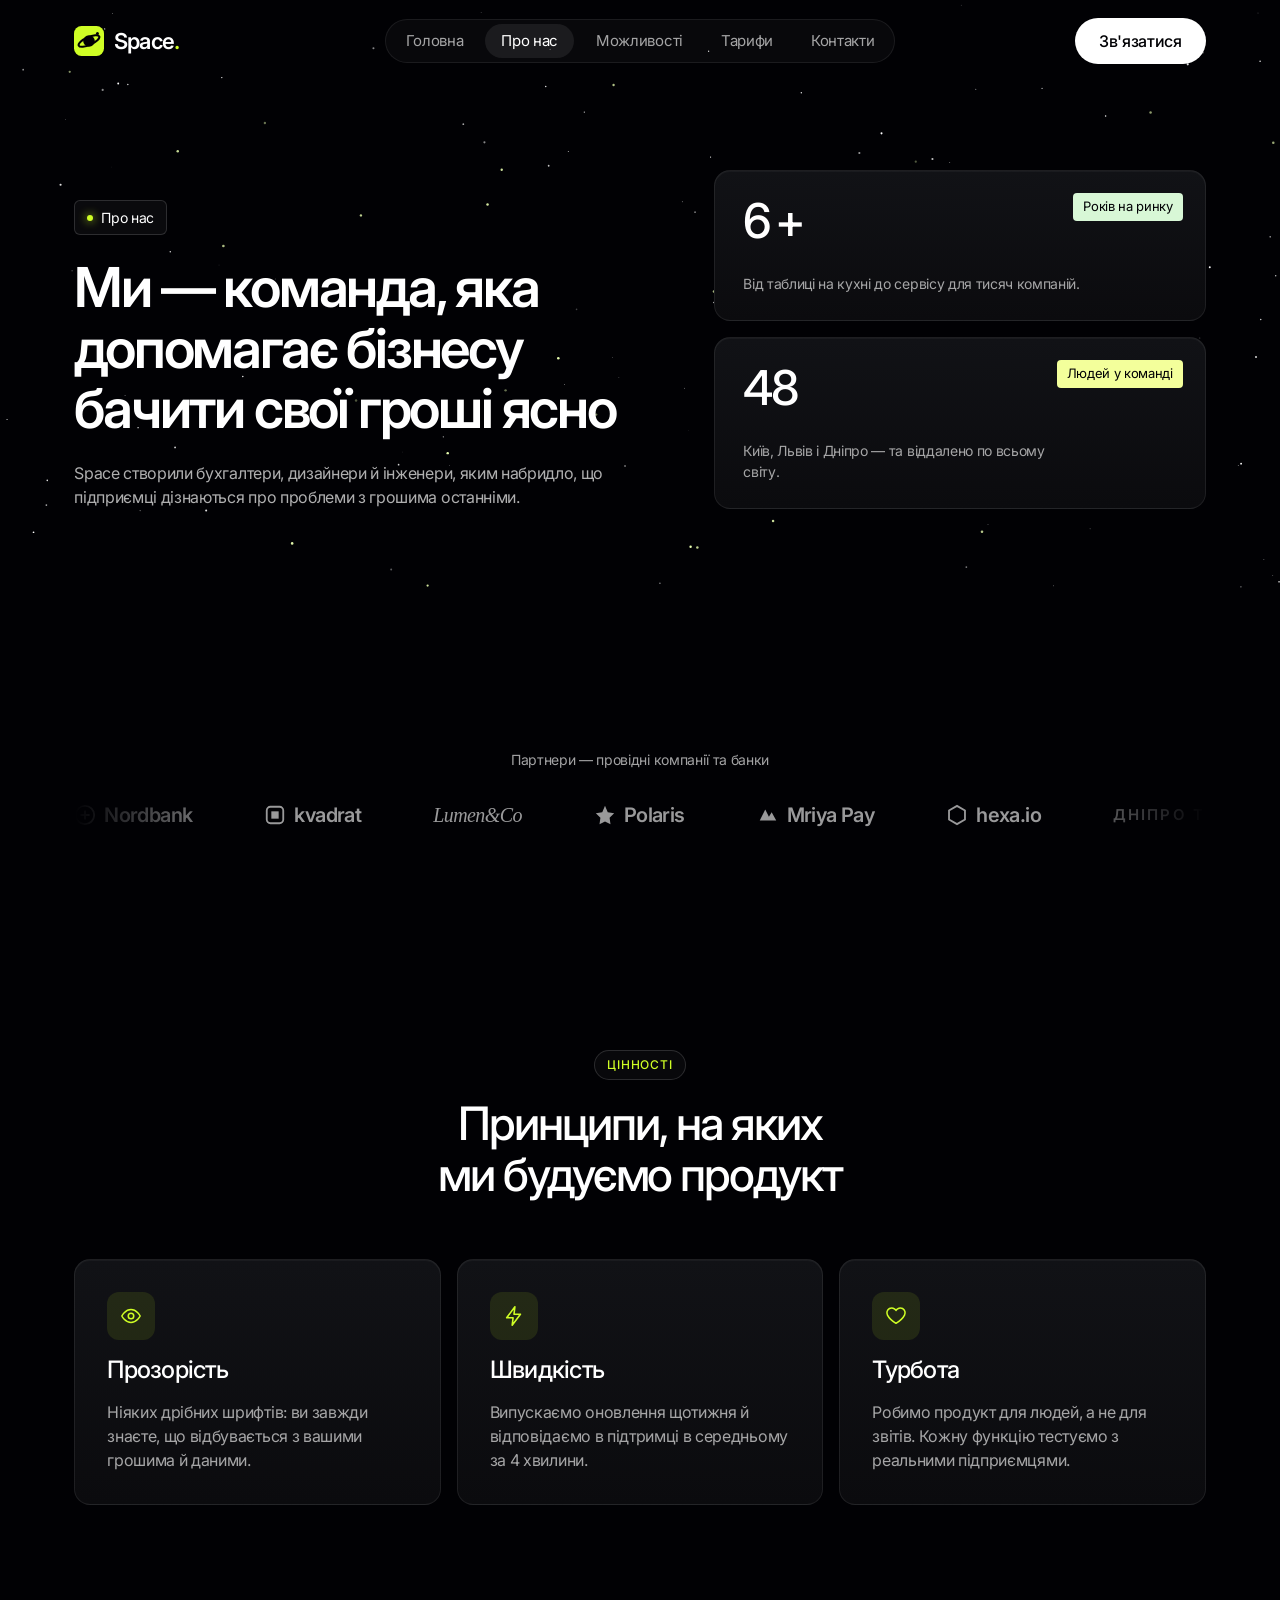
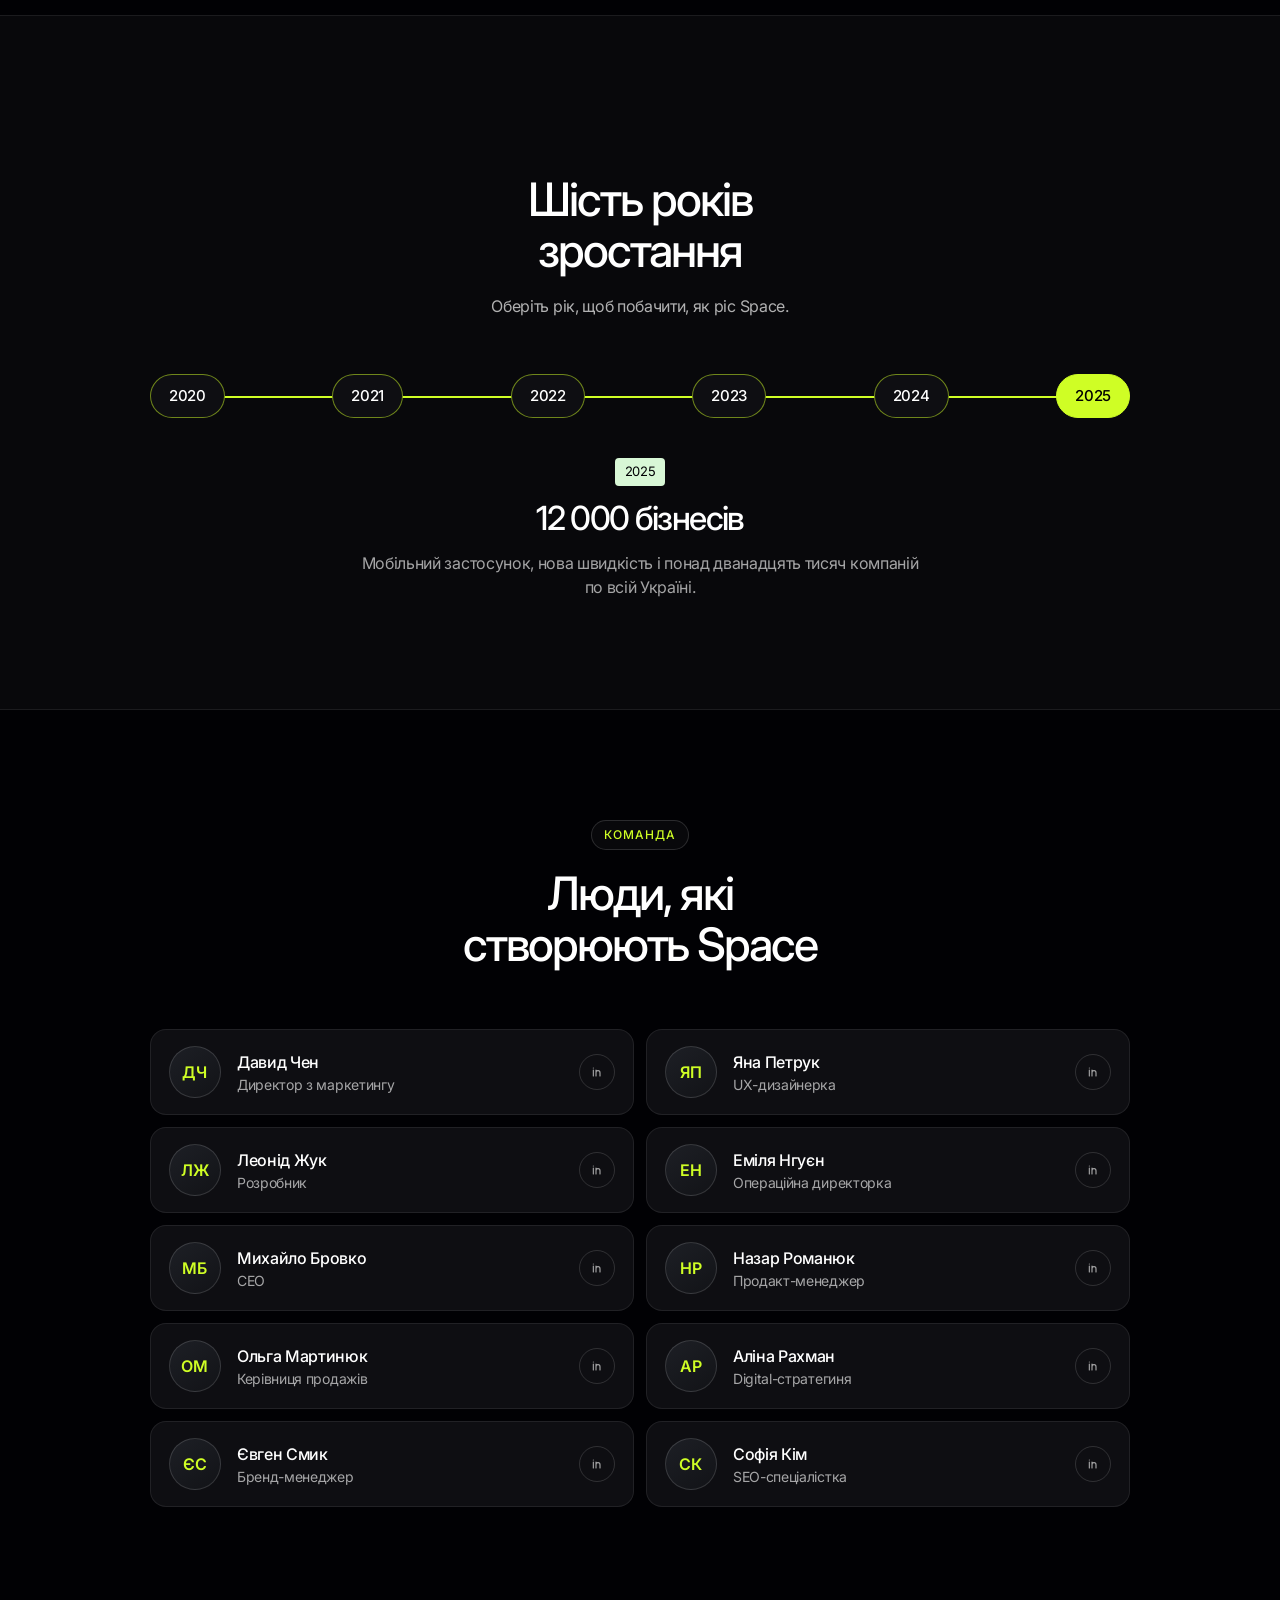
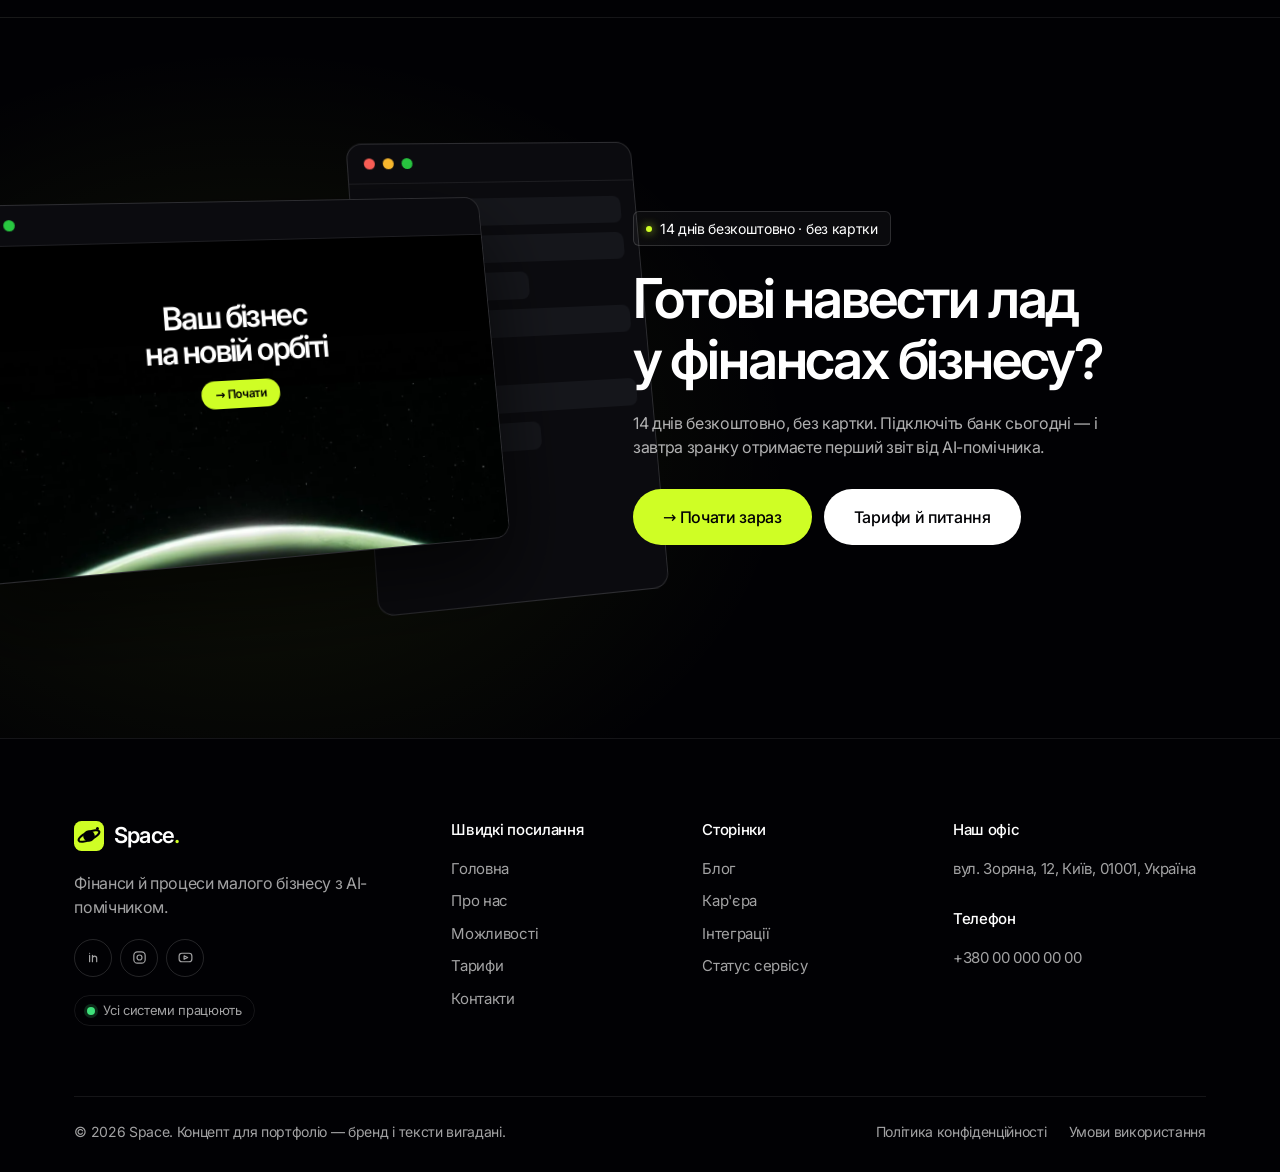
==== commit 4f83d7ba: "Polish Space: section eyebrows, SVG icons, security band, calmer team cards, sharper copy" ====
--- a/about.html
+++ b/about.html
@@ -50,22 +50,25 @@
     </div>
   </div></section>
 <section class="values">
-  <h2 class="h2 center reveal">Співпраця, що створює<br>цінність для всіх</h2>
+  <p class="eyebrow reveal">Цінності</p>
+  <h2 class="h2 center reveal">Принципи, на яких<br>ми будуємо продукт</h2>
   <div class="values__grid">
-    <article class="card value reveal"><span class="value__ico">◎</span><h3>Прозорість</h3><p>Ніяких дрібних шрифтів: ви завжди знаєте, що відбувається з вашими грошима й даними.</p></article>
-    <article class="card value reveal"><span class="value__ico">⚡</span><h3>Швидкість</h3><p>Випускаємо оновлення щотижня й відповідаємо в підтримці в середньому за 4 хвилини.</p></article>
-    <article class="card value reveal"><span class="value__ico">♡</span><h3>Турбота</h3><p>Робимо продукт для людей, а не для звітів. Кожну функцію тестуємо з реальними підприємцями.</p></article>
+    <article class="card value reveal"><span class="value__ico"><svg viewBox="0 0 24 24" aria-hidden="true"><path d="M2 12s3.6-7 10-7 10 7 10 7-3.6 7-10 7S2 12 2 12Z"/><circle cx="12" cy="12" r="3"/></svg></span><h3>Прозорість</h3><p>Ніяких дрібних шрифтів: ви завжди знаєте, що відбувається з вашими грошима й даними.</p></article>
+    <article class="card value reveal"><span class="value__ico"><svg viewBox="0 0 24 24" aria-hidden="true"><path d="M13 2 4 14h7l-1 8 9-12h-7l1-8Z"/></svg></span><h3>Швидкість</h3><p>Випускаємо оновлення щотижня й відповідаємо в підтримці в середньому за 4 хвилини.</p></article>
+    <article class="card value reveal"><span class="value__ico"><svg viewBox="0 0 24 24" aria-hidden="true"><path d="M12 20s-7-4.4-9.3-9A5 5 0 0 1 12 6a5 5 0 0 1 9.3 5C19 15.6 12 20 12 20Z"/></svg></span><h3>Турбота</h3><p>Робимо продукт для людей, а не для звітів. Кожну функцію тестуємо з реальними підприємцями.</p></article>
   </div>
 </section>
 <section class="tl" data-timeline>
-  <h2 class="h2 center reveal">Від скромного початку<br>до сьогодні</h2>
+  <p class="eyebrow reveal">Історія</p>
+  <h2 class="h2 center reveal">Шість років<br>зростання</h2>
   <p class="lead center reveal">Оберіть рік, щоб побачити, як ріс Space.</p>
   <div class="tl__track reveal" role="tablist" aria-label="Роки історії"><button type="button" role="tab" aria-selected="false" data-year="0">2020</button><button type="button" role="tab" aria-selected="false" data-year="1">2021</button><button type="button" role="tab" aria-selected="false" data-year="2">2022</button><button type="button" role="tab" aria-selected="false" data-year="3">2023</button><button type="button" role="tab" aria-selected="false" data-year="4">2024</button><button type="button" role="tab" aria-selected="true" data-year="5">2025</button><span class="tl__bar" data-tl-bar></span></div>
   <div class="tl__cards" aria-live="polite"><article class="tl__card" data-ycard="0"><span class="tag tag--green">2020</span><h3 class="h3">Ідея на кухні</h3><p>Двоє друзів-бухгалтерів зробили таблицю, яка сама розносила платежі ФОП. За місяць нею користувалися 40 знайомих.</p></article><article class="tl__card" data-ycard="1"><span class="tag tag--green">2021</span><h3 class="h3">Перша версія</h3><p>Запустили веб-застосунок із підключенням банків і спільним доступом для бухгалтера й власника.</p></article><article class="tl__card" data-ycard="2"><span class="tag tag--green">2022</span><h3 class="h3">Аналітика</h3><p>Додали дашборди, прогноз грошового потоку та звіти, які можна показати банку чи інвестору.</p></article><article class="tl__card" data-ycard="3"><span class="tag tag--green">2023</span><h3 class="h3">Інтеграції</h3><p>Каси, маркетплейси й бухгалтерські програми — Space став центром фінансів бізнесу.</p></article><article class="tl__card" data-ycard="4"><span class="tag tag--green">2024</span><h3 class="h3">AI-помічник</h3><p>Автоматизація рутини: AI категоризує платежі, нагадує про податки й пише боржникам.</p></article><article class="tl__card is-on" data-ycard="5"><span class="tag tag--green">2025</span><h3 class="h3">12 000 бізнесів</h3><p>Мобільний застосунок, нова швидкість і понад дванадцять тисяч компаній по всій Україні.</p></article></div>
 </section>
 <section class="team-sec">
-  <h2 class="h2 center reveal">Люди, які стоять<br>за Space</h2>
-  <div class="team-grid"><article class="person reveal"><span class="person__av" style="--c:#CFFE25">ДЧ</span><h3>Давид Чен</h3><p>Директор з маркетингу</p></article><article class="person reveal"><span class="person__av" style="--c:#7aa2ff">ЯП</span><h3>Яна Петрук</h3><p>UX-дизайнерка</p></article><article class="person reveal"><span class="person__av" style="--c:#ffb86b">ЛЖ</span><h3>Леонід Жук</h3><p>Розробник</p></article><article class="person reveal"><span class="person__av" style="--c:#ff7a6b">ЕН</span><h3>Еміля Нгуєн</h3><p>Операційна директорка</p></article><article class="person reveal"><span class="person__av" style="--c:#c9a2ff">МБ</span><h3>Михайло Бровко</h3><p>CEO</p></article><article class="person reveal"><span class="person__av" style="--c:#7af0c8">НР</span><h3>Назар Романюк</h3><p>Продакт-менеджер</p></article><article class="person reveal"><span class="person__av" style="--c:#CFFE25">ОМ</span><h3>Ольга Мартинюк</h3><p>Керівниця продажів</p></article><article class="person reveal"><span class="person__av" style="--c:#7aa2ff">АР</span><h3>Аліна Рахман</h3><p>Digital-стратегиня</p></article><article class="person reveal"><span class="person__av" style="--c:#ffb86b">ЄС</span><h3>Євген Смик</h3><p>Бренд-менеджер</p></article><article class="person reveal"><span class="person__av" style="--c:#ff7a6b">СК</span><h3>Софія Кім</h3><p>SEO-спеціалістка</p></article></div>
+  <p class="eyebrow reveal">Команда</p>
+  <h2 class="h2 center reveal">Люди, які<br>створюють Space</h2>
+  <div class="team-grid"><article class="person reveal"><span class="person__av">ДЧ</span><div><h3>Давид Чен</h3><p>Директор з маркетингу</p></div><a class="person__in" href="#" data-soon aria-label="LinkedIn: Давид Чен"><svg viewBox="0 0 24 24" aria-hidden="true"><path d="M6.5 9v9M6.5 6v.01M10.5 18v-5a3 3 0 0 1 6 0v5M10.5 9v9" /></svg></a></article><article class="person reveal"><span class="person__av">ЯП</span><div><h3>Яна Петрук</h3><p>UX-дизайнерка</p></div><a class="person__in" href="#" data-soon aria-label="LinkedIn: Яна Петрук"><svg viewBox="0 0 24 24" aria-hidden="true"><path d="M6.5 9v9M6.5 6v.01M10.5 18v-5a3 3 0 0 1 6 0v5M10.5 9v9" /></svg></a></article><article class="person reveal"><span class="person__av">ЛЖ</span><div><h3>Леонід Жук</h3><p>Розробник</p></div><a class="person__in" href="#" data-soon aria-label="LinkedIn: Леонід Жук"><svg viewBox="0 0 24 24" aria-hidden="true"><path d="M6.5 9v9M6.5 6v.01M10.5 18v-5a3 3 0 0 1 6 0v5M10.5 9v9" /></svg></a></article><article class="person reveal"><span class="person__av">ЕН</span><div><h3>Еміля Нгуєн</h3><p>Операційна директорка</p></div><a class="person__in" href="#" data-soon aria-label="LinkedIn: Еміля Нгуєн"><svg viewBox="0 0 24 24" aria-hidden="true"><path d="M6.5 9v9M6.5 6v.01M10.5 18v-5a3 3 0 0 1 6 0v5M10.5 9v9" /></svg></a></article><article class="person reveal"><span class="person__av">МБ</span><div><h3>Михайло Бровко</h3><p>CEO</p></div><a class="person__in" href="#" data-soon aria-label="LinkedIn: Михайло Бровко"><svg viewBox="0 0 24 24" aria-hidden="true"><path d="M6.5 9v9M6.5 6v.01M10.5 18v-5a3 3 0 0 1 6 0v5M10.5 9v9" /></svg></a></article><article class="person reveal"><span class="person__av">НР</span><div><h3>Назар Романюк</h3><p>Продакт-менеджер</p></div><a class="person__in" href="#" data-soon aria-label="LinkedIn: Назар Романюк"><svg viewBox="0 0 24 24" aria-hidden="true"><path d="M6.5 9v9M6.5 6v.01M10.5 18v-5a3 3 0 0 1 6 0v5M10.5 9v9" /></svg></a></article><article class="person reveal"><span class="person__av">ОМ</span><div><h3>Ольга Мартинюк</h3><p>Керівниця продажів</p></div><a class="person__in" href="#" data-soon aria-label="LinkedIn: Ольга Мартинюк"><svg viewBox="0 0 24 24" aria-hidden="true"><path d="M6.5 9v9M6.5 6v.01M10.5 18v-5a3 3 0 0 1 6 0v5M10.5 9v9" /></svg></a></article><article class="person reveal"><span class="person__av">АР</span><div><h3>Аліна Рахман</h3><p>Digital-стратегиня</p></div><a class="person__in" href="#" data-soon aria-label="LinkedIn: Аліна Рахман"><svg viewBox="0 0 24 24" aria-hidden="true"><path d="M6.5 9v9M6.5 6v.01M10.5 18v-5a3 3 0 0 1 6 0v5M10.5 9v9" /></svg></a></article><article class="person reveal"><span class="person__av">ЄС</span><div><h3>Євген Смик</h3><p>Бренд-менеджер</p></div><a class="person__in" href="#" data-soon aria-label="LinkedIn: Євген Смик"><svg viewBox="0 0 24 24" aria-hidden="true"><path d="M6.5 9v9M6.5 6v.01M10.5 18v-5a3 3 0 0 1 6 0v5M10.5 9v9" /></svg></a></article><article class="person reveal"><span class="person__av">СК</span><div><h3>Софія Кім</h3><p>SEO-спеціалістка</p></div><a class="person__in" href="#" data-soon aria-label="LinkedIn: Софія Кім"><svg viewBox="0 0 24 24" aria-hidden="true"><path d="M6.5 9v9M6.5 6v.01M10.5 18v-5a3 3 0 0 1 6 0v5M10.5 9v9" /></svg></a></article></div>
 </section>
 <!-- ===== cta ===== -->
 <section class="cta">
@@ -74,8 +77,8 @@
     <div class="win win--tilt2"><div class="win__bar"><i></i><i></i><i></i></div><div class="cta__panel"><span></span><span></span><span class="w60"></span><span></span><span class="w40"></span><span></span><span class="w60"></span></div></div>
   </div>
   <div class="cta__text">
-    <p class="pill"><i></i>Знайомтеся: сервіс керування фінансами</p>
-    <h2 class="h1 reveal">Перетворіть велику ідею на потужний бізнес</h2>
+    <p class="pill"><i></i>14 днів безкоштовно · без картки</p>
+    <h2 class="h1 reveal">Готові навести лад у&nbsp;фінансах бізнесу?</h2>
     <p class="lead reveal">14 днів безкоштовно, без картки. Підключіть банк сьогодні — і завтра зранку отримаєте перший звіт від AI-помічника.</p>
     <div class="cta__btns reveal"><button class="btn btn--lime" type="button" data-contact>→ Почати зараз</button><a class="btn btn--white" href="#faq">Тарифи й питання</a></div>
   </div>
@@ -84,7 +87,7 @@
 
 <footer class="foot">
   <div class="foot__top">
-    <div class="foot__brand"><a class="logo" href="index.html" aria-label="Space — на головну"><svg class="logo__mark" viewBox="0 0 32 32" aria-hidden="true"><rect width="32" height="32" rx="8" fill="#CFFE25"/><circle cx="16" cy="16" r="6.2" fill="#010104"/><ellipse cx="16" cy="16" rx="12" ry="4.2" fill="none" stroke="#010104" stroke-width="2.2" transform="rotate(-24 16 16)"/><circle cx="25" cy="8" r="1.6" fill="#010104"/></svg><span>Space<i>.</i></span></a><p>Ваш фінансовий процес з AI.</p></div>
+    <div class="foot__brand"><a class="logo" href="index.html" aria-label="Space — на головну"><svg class="logo__mark" viewBox="0 0 32 32" aria-hidden="true"><rect width="32" height="32" rx="8" fill="#CFFE25"/><circle cx="16" cy="16" r="6.2" fill="#010104"/><ellipse cx="16" cy="16" rx="12" ry="4.2" fill="none" stroke="#010104" stroke-width="2.2" transform="rotate(-24 16 16)"/><circle cx="25" cy="8" r="1.6" fill="#010104"/></svg><span>Space<i>.</i></span></a><p>Фінанси й процеси малого бізнесу з AI-помічником.</p><div class="foot__social"><a href="#" data-soon aria-label="LinkedIn"><svg viewBox="0 0 24 24"><path d="M6.5 9v9M6.5 6v.01M10.5 18v-5a3 3 0 0 1 6 0v5M10.5 9v9"/></svg></a><a href="#" data-soon aria-label="Instagram"><svg viewBox="0 0 24 24"><rect x="4" y="4" width="16" height="16" rx="5"/><circle cx="12" cy="12" r="3.5"/></svg></a><a href="#" data-soon aria-label="YouTube"><svg viewBox="0 0 24 24"><rect x="3" y="6" width="18" height="12" rx="4"/><path d="m10 9.5 5 2.5-5 2.5Z"/></svg></a></div><p class="foot__status"><i></i>Усі системи працюють</p></div>
     <nav class="foot__col" aria-label="Швидкі посилання"><p>Швидкі посилання</p><a href="index.html">Головна</a><a href="about.html">Про нас</a><a href="features.html">Можливості</a><a href="pricing.html">Тарифи</a><a href="contact.html">Контакти</a></nav>
     <nav class="foot__col" aria-label="Інші сторінки"><p>Сторінки</p><a href="#" data-soon>Блог</a><a href="#" data-soon>Кар'єра</a><a href="#" data-soon>Інтеграції</a><a href="#" data-soon>Статус сервісу</a></nav>
     <div class="foot__col"><p>Наш офіс</p><span>вул. Зоряна, 12, Київ, 01001, Україна</span><p class="foot__h2">Телефон</p><a href="tel:+380000000000">+380 00 000 00 00</a></div>
--- a/css/style.css
+++ b/css/style.css
@@ -570,3 +570,50 @@
   .cform { padding: 24px 20px; }
   .hhero__planet { width: 260%; top: -40px; }
 }
+
+/* ===================== professional polish ===================== */
+.h2 { letter-spacing: -.045em; }
+.eyebrow { display: block; width: fit-content; margin: 0 auto 18px; padding: 5px 12px; border: 1px solid var(--line-2); border-radius: 50px; background: rgba(255, 255, 255, .03); color: var(--lime); font-size: 12px; font-weight: 500; letter-spacing: .08em; text-transform: uppercase; }
+.lead { color: rgba(224, 224, 224, .78); }
+.card { box-shadow: inset 0 1px 0 rgba(255, 255, 255, .04); }
+.value__ico svg, .sec-band svg, .rv__logo svg, .person__in svg, .foot__social svg { fill: none; stroke: currentColor; stroke-width: 1.7; stroke-linecap: round; stroke-linejoin: round; }
+.value__ico svg { width: 22px; height: 22px; }
+.rv__logo { display: inline-flex; align-items: center; gap: 8px; color: rgba(255, 255, 255, .85); }
+.rv__logo svg { width: 22px; height: 22px; color: var(--lime); }
+
+/* security band */
+.sec-band { max-width: calc(var(--max) + var(--pad) * 2); margin: 0 auto; padding: 90px var(--pad); display: grid; grid-template-columns: minmax(0, 300px) 1fr; gap: 50px; align-items: center; }
+.sec-band__head .eyebrow { margin: 0 0 14px; }
+.sec-band__list { display: grid; grid-template-columns: repeat(4, 1fr); gap: 16px; }
+.sec-band__list li { display: flex; flex-direction: column; gap: 8px; padding: 22px; border: 1px solid var(--line); border-radius: 14px; background: var(--card); }
+.sec-band__list svg { width: 26px; height: 26px; color: var(--lime); margin-bottom: 6px; }
+.sec-band__list b { font-weight: 500; font-size: 16px; }
+.sec-band__list span { color: var(--muted); font-size: 14px; line-height: 1.45; }
+
+/* team: calm monochrome monograms */
+.team-grid { grid-template-columns: repeat(2, 1fr); max-width: 980px; gap: 12px; }
+.person { flex-direction: row; align-items: center; text-align: left; gap: 16px; padding: 16px 18px; }
+.person div { flex: 1; min-width: 0; }
+.person__av { flex: none; width: 52px; height: 52px; margin: 0; background: linear-gradient(145deg, #1d1f25, #121317); border: 1px solid var(--line-2); color: var(--lime); font-size: 16px; letter-spacing: .02em; }
+.person h3 { font-size: 16px; }
+.person p { font-size: 14px; }
+.person__in { flex: none; width: 36px; height: 36px; display: grid; place-items: center; border: 1px solid var(--line-2); border-radius: 50%; color: var(--muted); transition: color .2s, border-color .2s; }
+.person__in:hover { color: var(--lime); border-color: var(--lime); }
+.person__in svg { width: 16px; height: 16px; }
+
+/* footer */
+.foot__social { display: flex; gap: 8px; margin-top: 20px; }
+.foot__social a { width: 38px; height: 38px; display: grid; place-items: center; border: 1px solid var(--line-2); border-radius: 50%; color: var(--muted); transition: color .2s, border-color .2s; }
+.foot__social a:hover { color: var(--lime); border-color: var(--lime); }
+.foot__social svg { width: 17px; height: 17px; }
+.foot__status { display: inline-flex; align-items: center; gap: 8px; margin-top: 18px !important; padding: 5px 12px; border: 1px solid var(--line); border-radius: 50px; font-size: 13px; }
+.foot__status i { width: 8px; height: 8px; border-radius: 50%; background: #3ee07a; box-shadow: 0 0 0 3px rgba(62, 224, 122, .18); }
+
+@media (max-width: 1100px) {
+  .sec-band { grid-template-columns: 1fr; gap: 30px; }
+  .sec-band__list { grid-template-columns: 1fr 1fr; }
+}
+@media (max-width: 560px) {
+  .sec-band__list, .team-grid { grid-template-columns: 1fr; }
+  .sec-band { padding-top: 70px; padding-bottom: 70px; }
+}
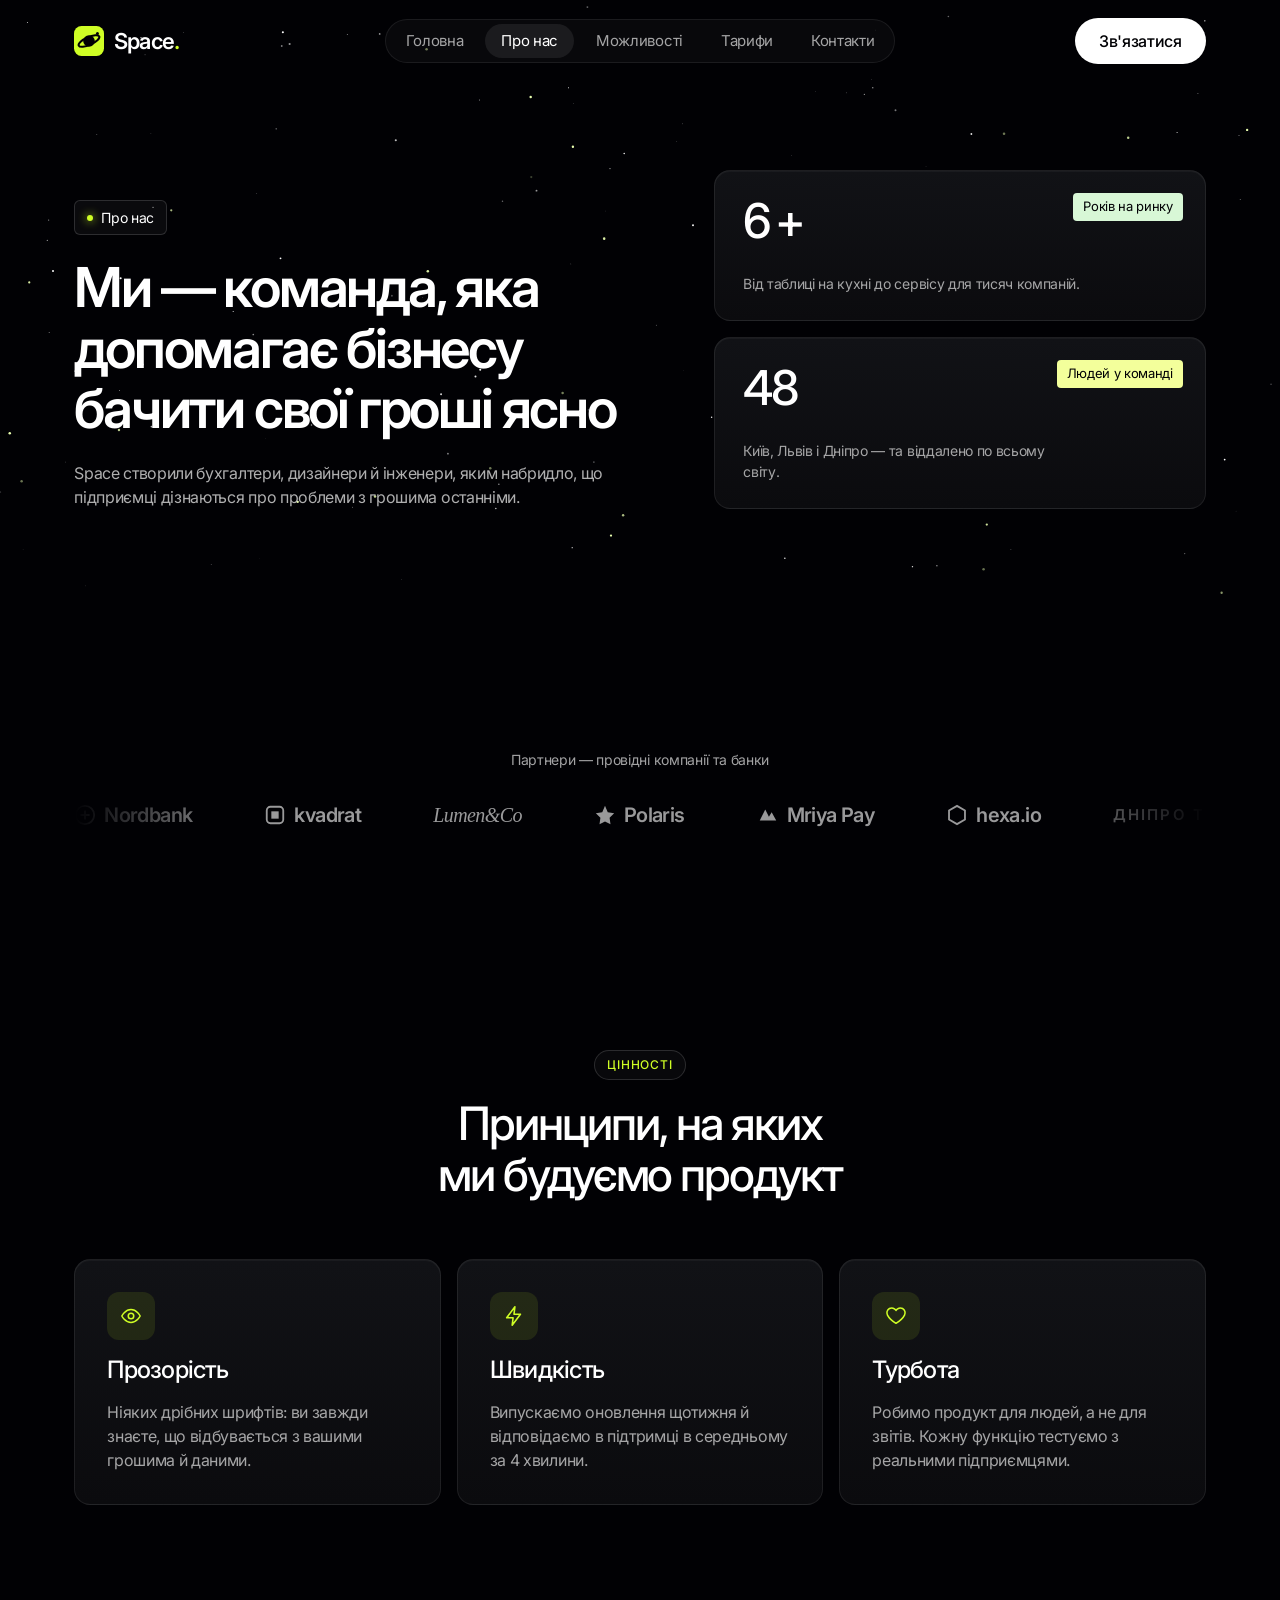
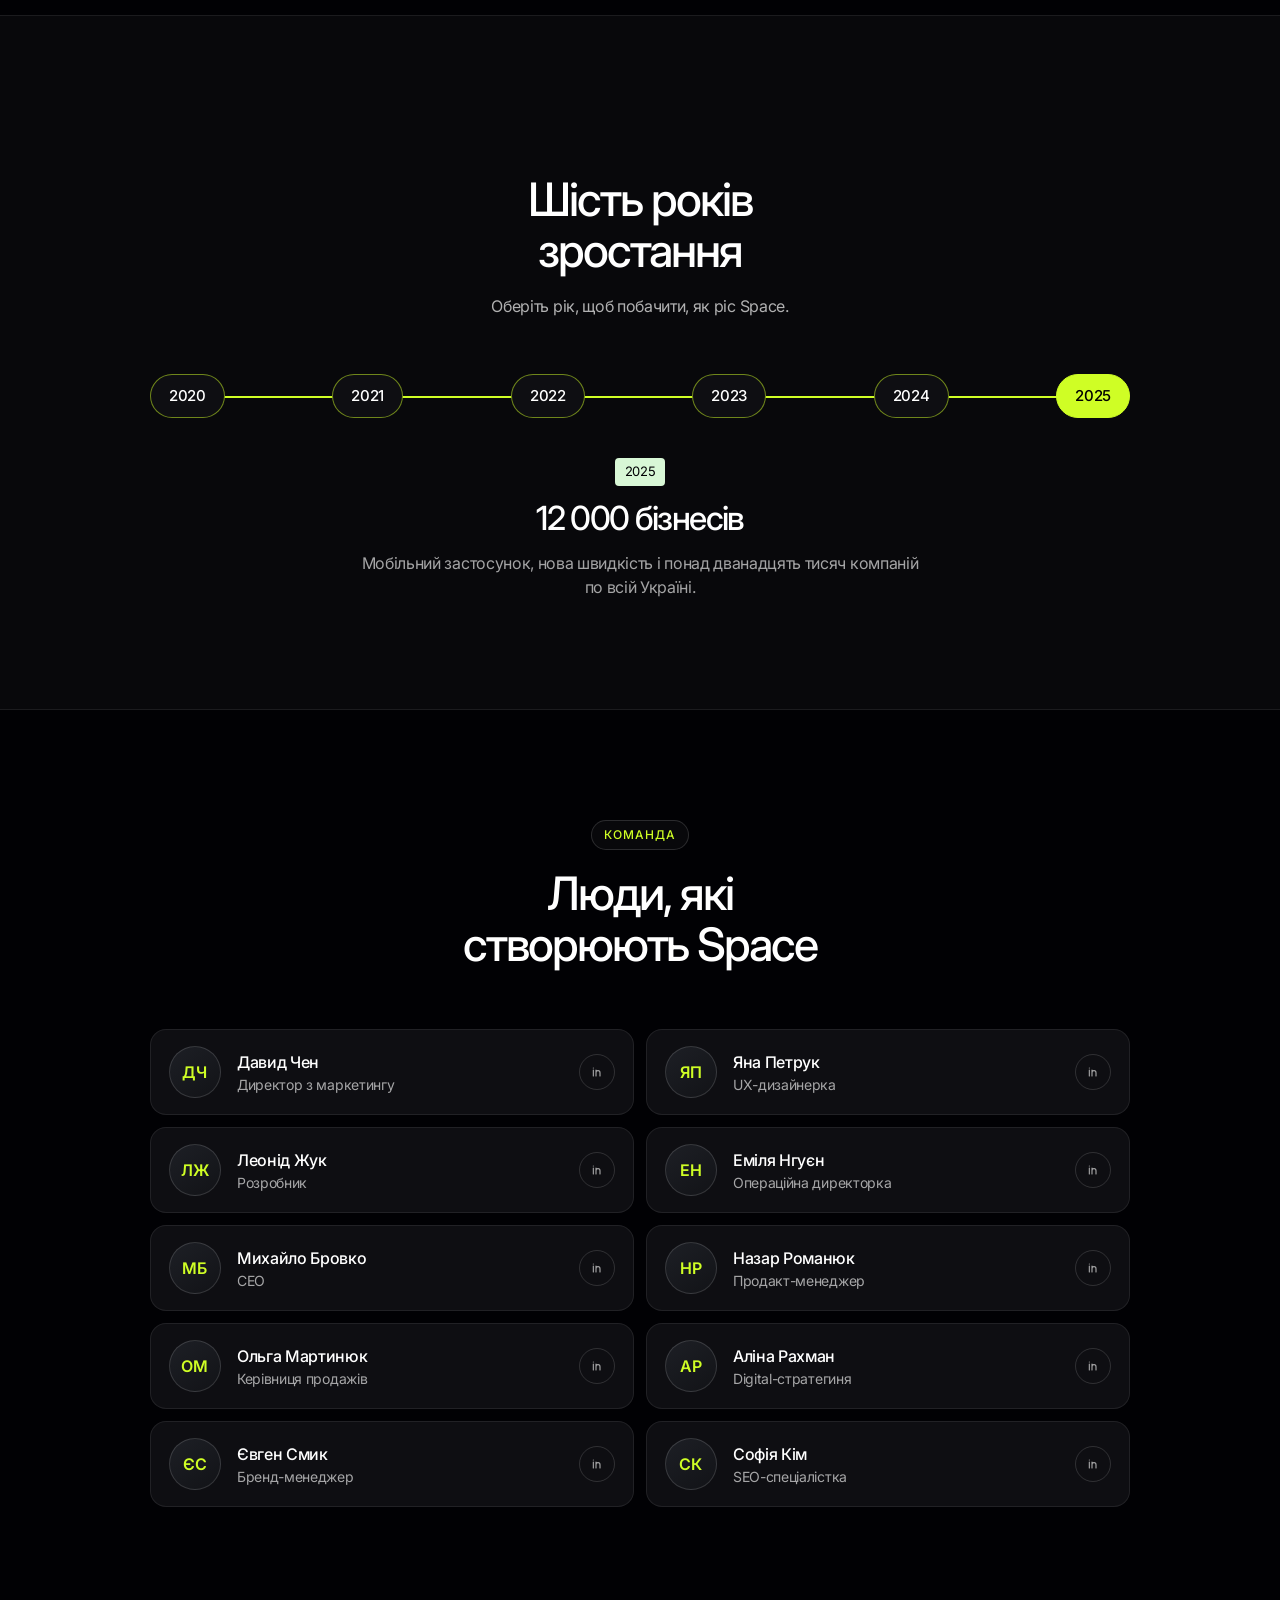
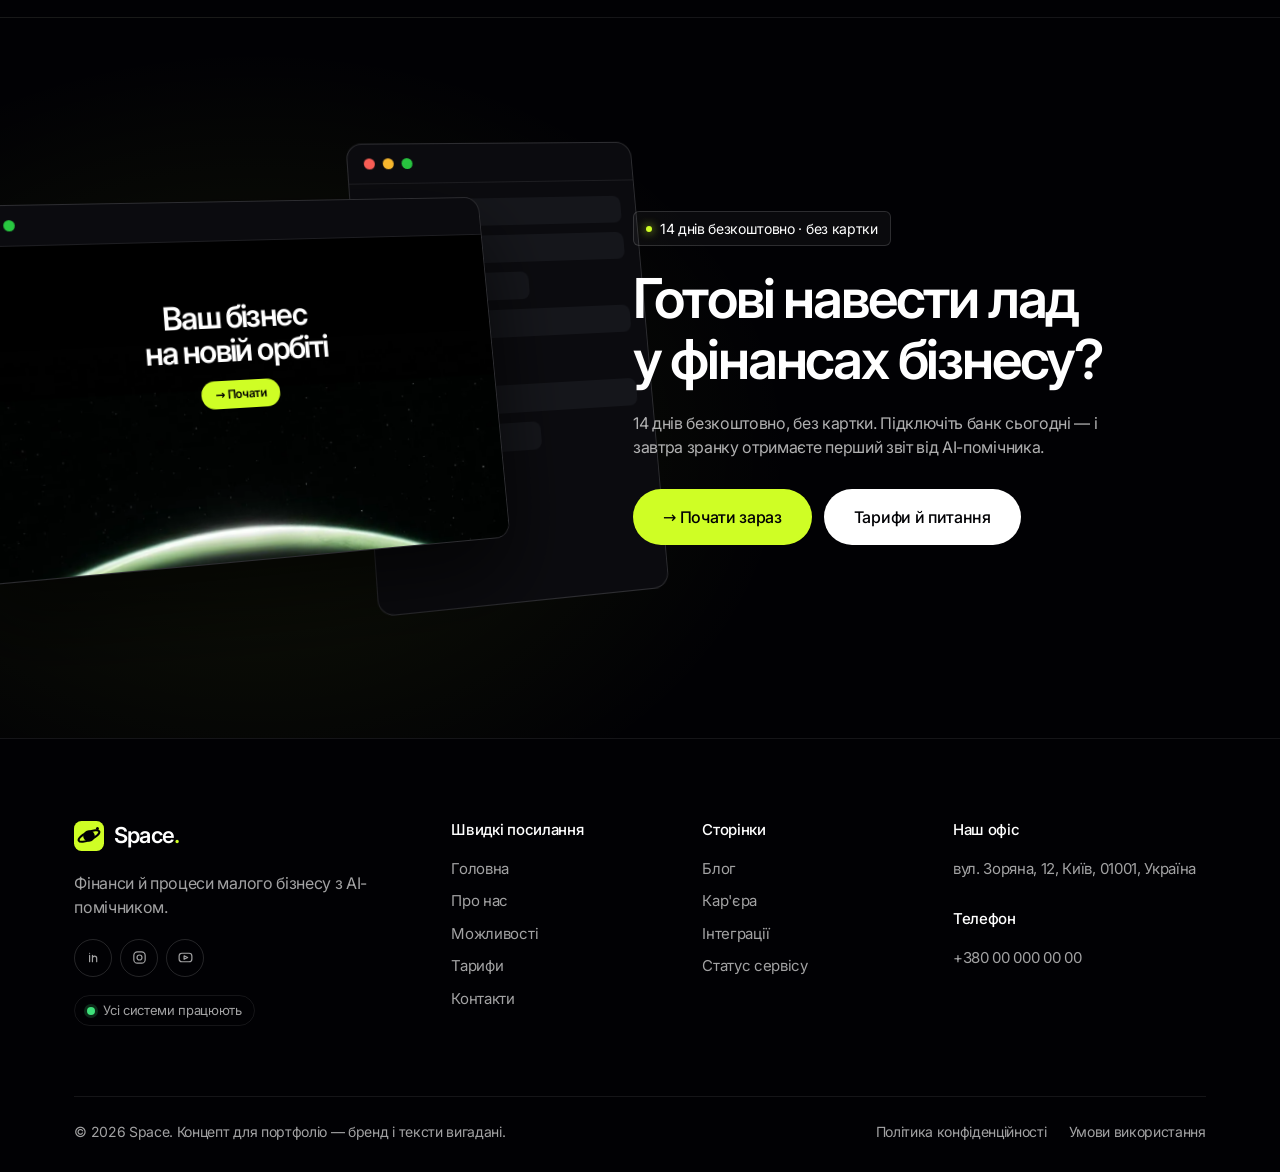
==== commit 052b84de: "Make it clear that orders and bookings are demo only Visible notice next to every order, booking, pa" ====
--- a/about.html
+++ b/about.html
@@ -106,6 +106,7 @@
       <label>Розмір команди<select name="size"><option value="">Оберіть…</option><option>Лише я</option><option>2–10 людей</option><option>11–50 людей</option><option>50+ людей</option></select></label>
       <label>Що хочете автоматизувати?<textarea name="msg" rows="3" placeholder="Наприклад: рахунки клієнтам і податки ФОП"></textarea></label>
       <p class="form__err" data-err role="alert"></p>
+      <p class="demo-note" role="note"><b>Це демо-сайт.</b> Зроблено для портфоліо: акаунт не створюється, підписка не оформлюється, гроші не списуються й листів не буде.</p>
       <button class="btn btn--lime btn--wide" type="submit">→ Отримати доступ</button>
     </form>
     <div class="done" data-done hidden><span class="done__ok">✓</span><h3 class="h3">Заявку прийнято!</h3><p data-done-text></p><button class="btn btn--white" type="button" data-close>Чудово</button></div>
--- a/css/style.css
+++ b/css/style.css
@@ -617,3 +617,8 @@
   .sec-band__list, .team-grid { grid-template-columns: 1fr; }
   .sec-band { padding-top: 70px; padding-bottom: 70px; }
 }
+
+/* demo notice — this is a portfolio concept, nothing is really ordered */
+.demo-note { position: relative; margin: 4px 0 12px; padding: 12px 14px 12px 40px; border-radius: 12px; background: #FFF4D6; color: #4A3A00; font-size: 13px; line-height: 1.45; text-align: left; box-shadow: inset 3px 0 0 #E0A100; }
+.demo-note::before { content: "!"; position: absolute; left: 12px; top: 12px; width: 18px; height: 18px; border-radius: 50%; background: #E0A100; color: #fff; font-size: 12px; font-weight: 700; line-height: 18px; text-align: center; }
+.demo-note b { font-weight: 700; }
